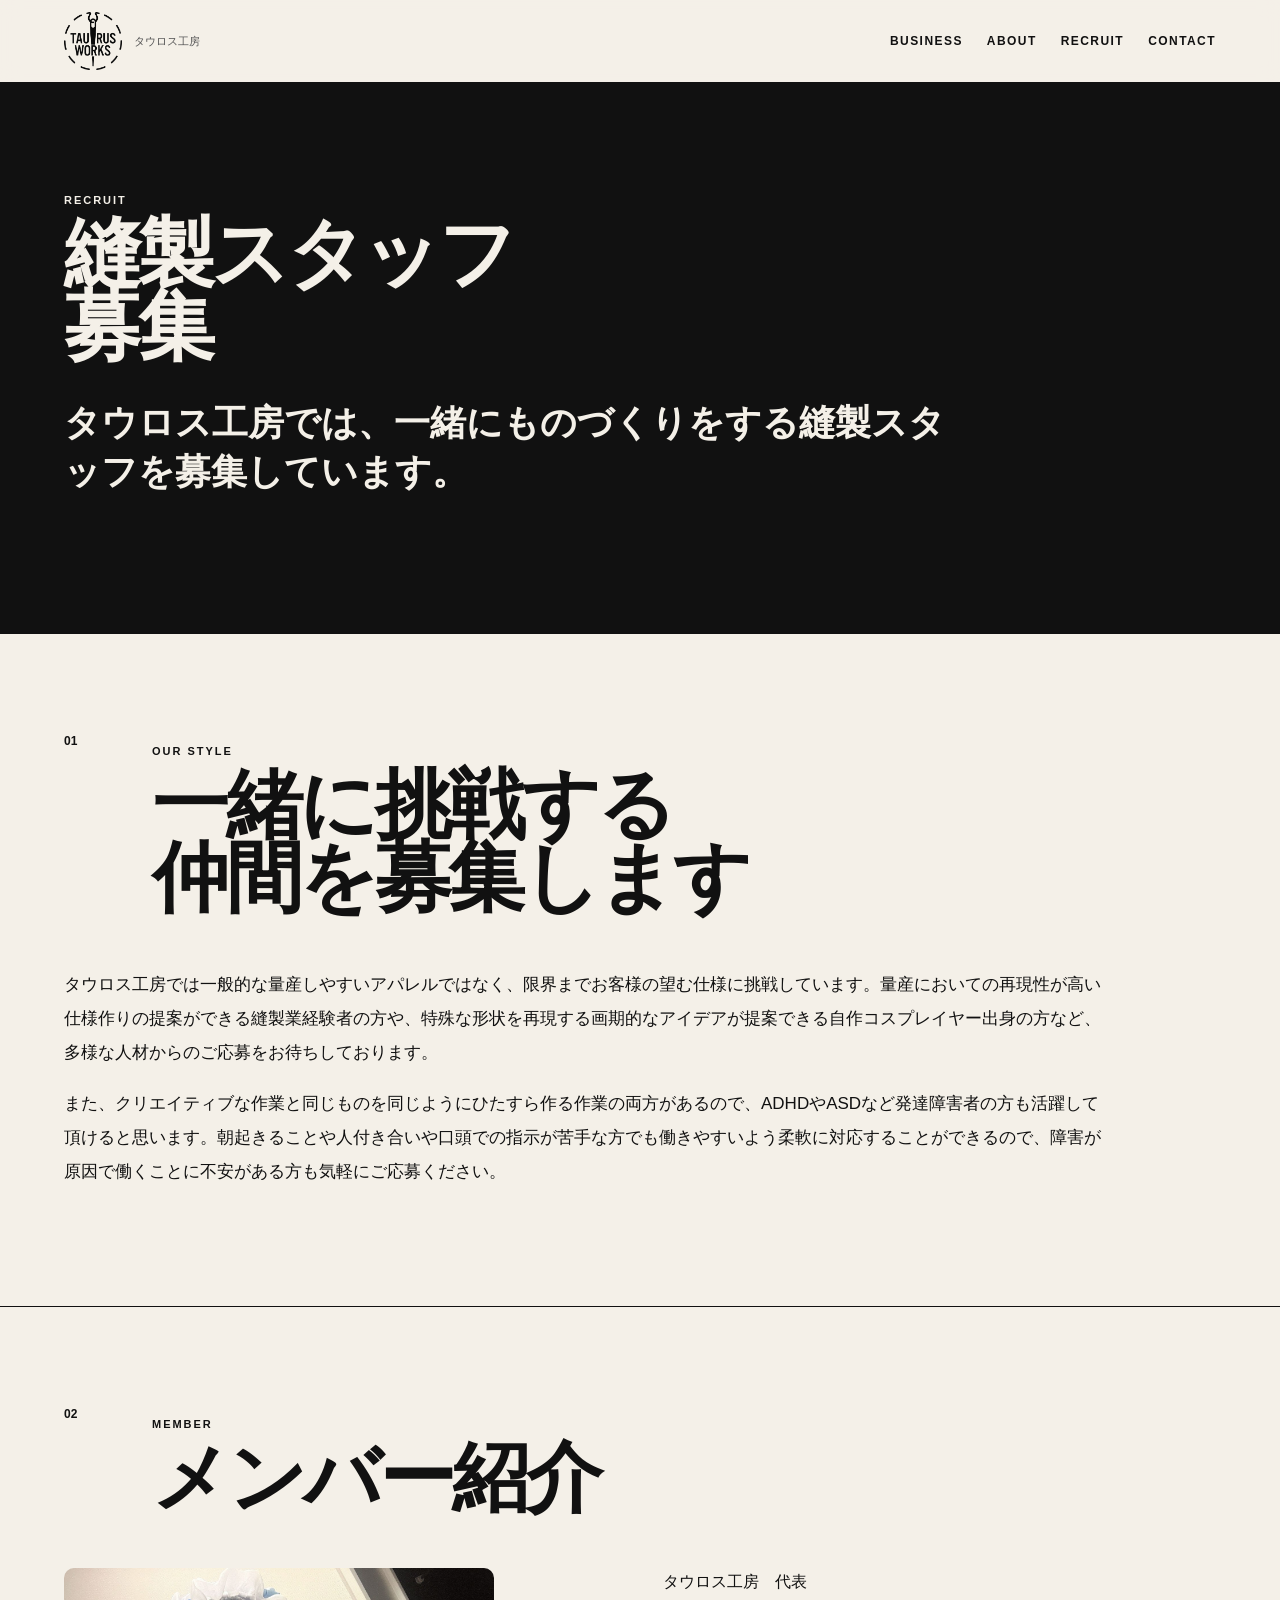
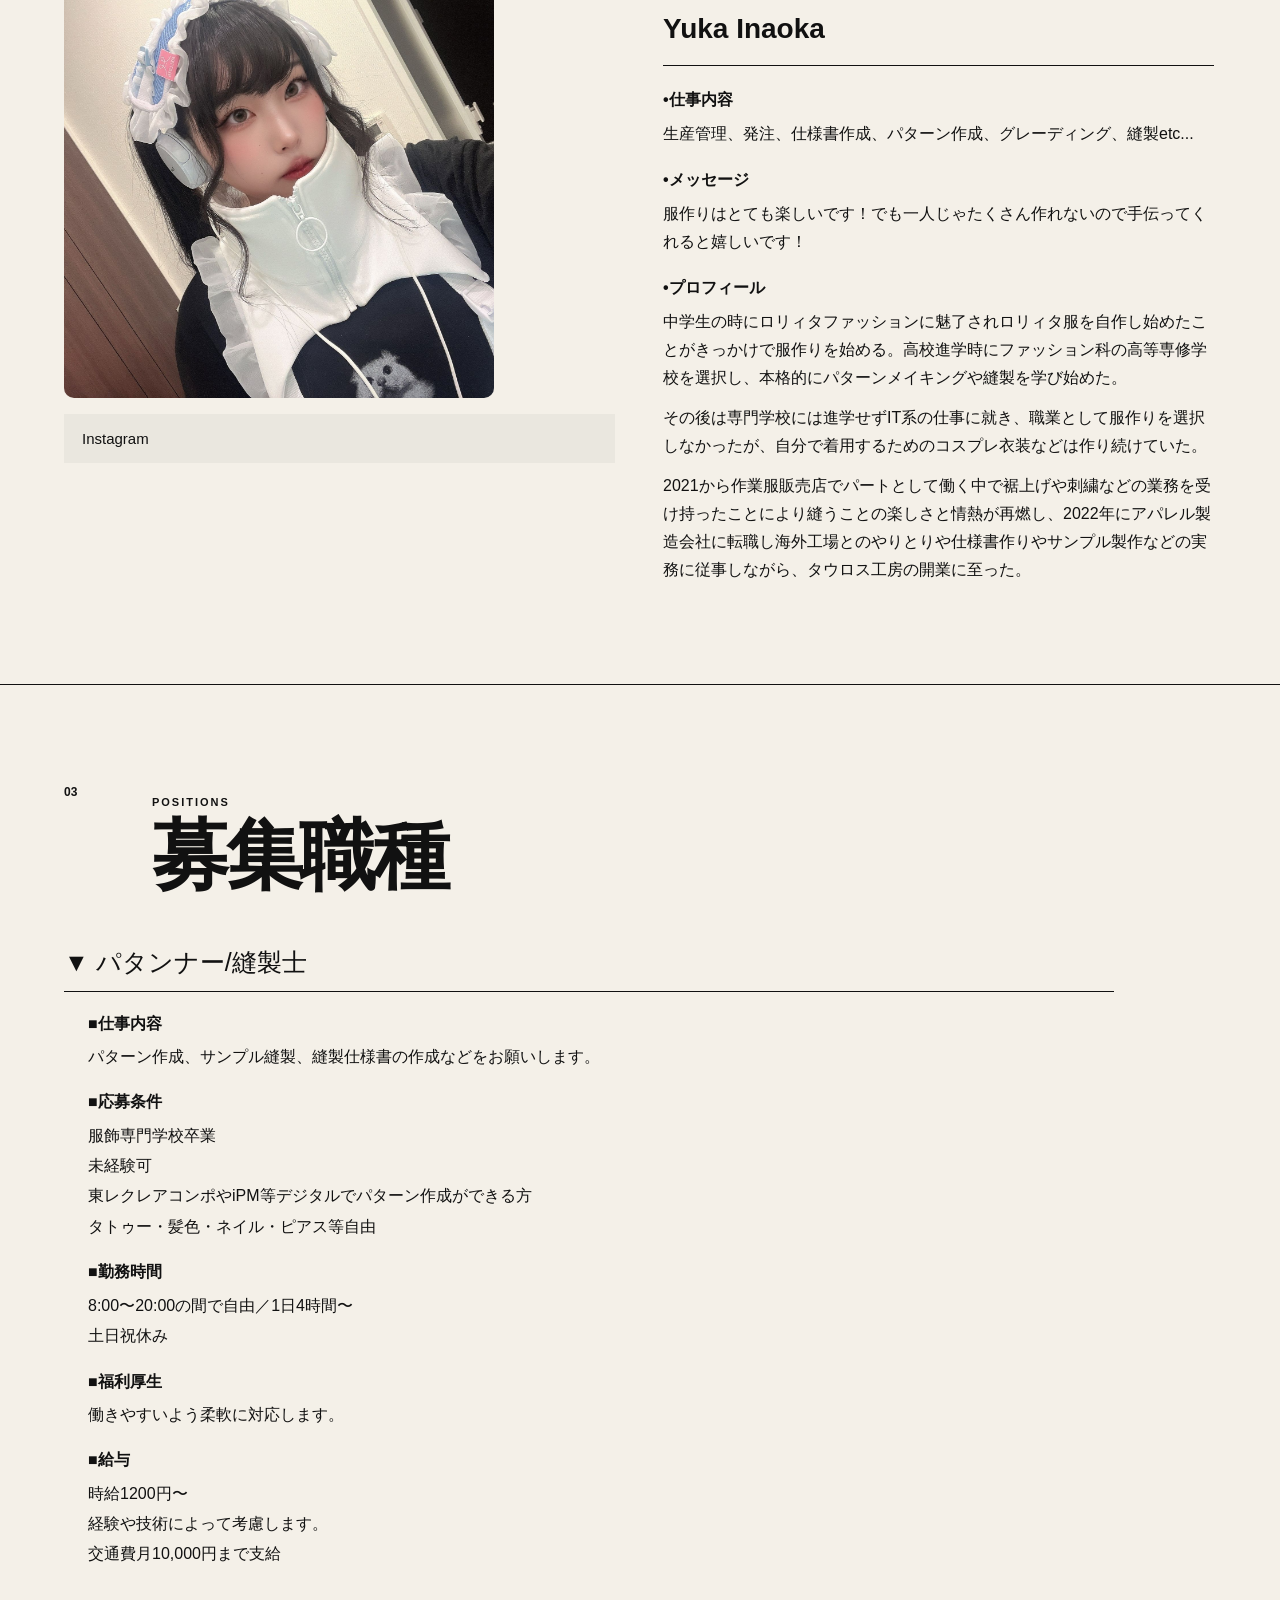
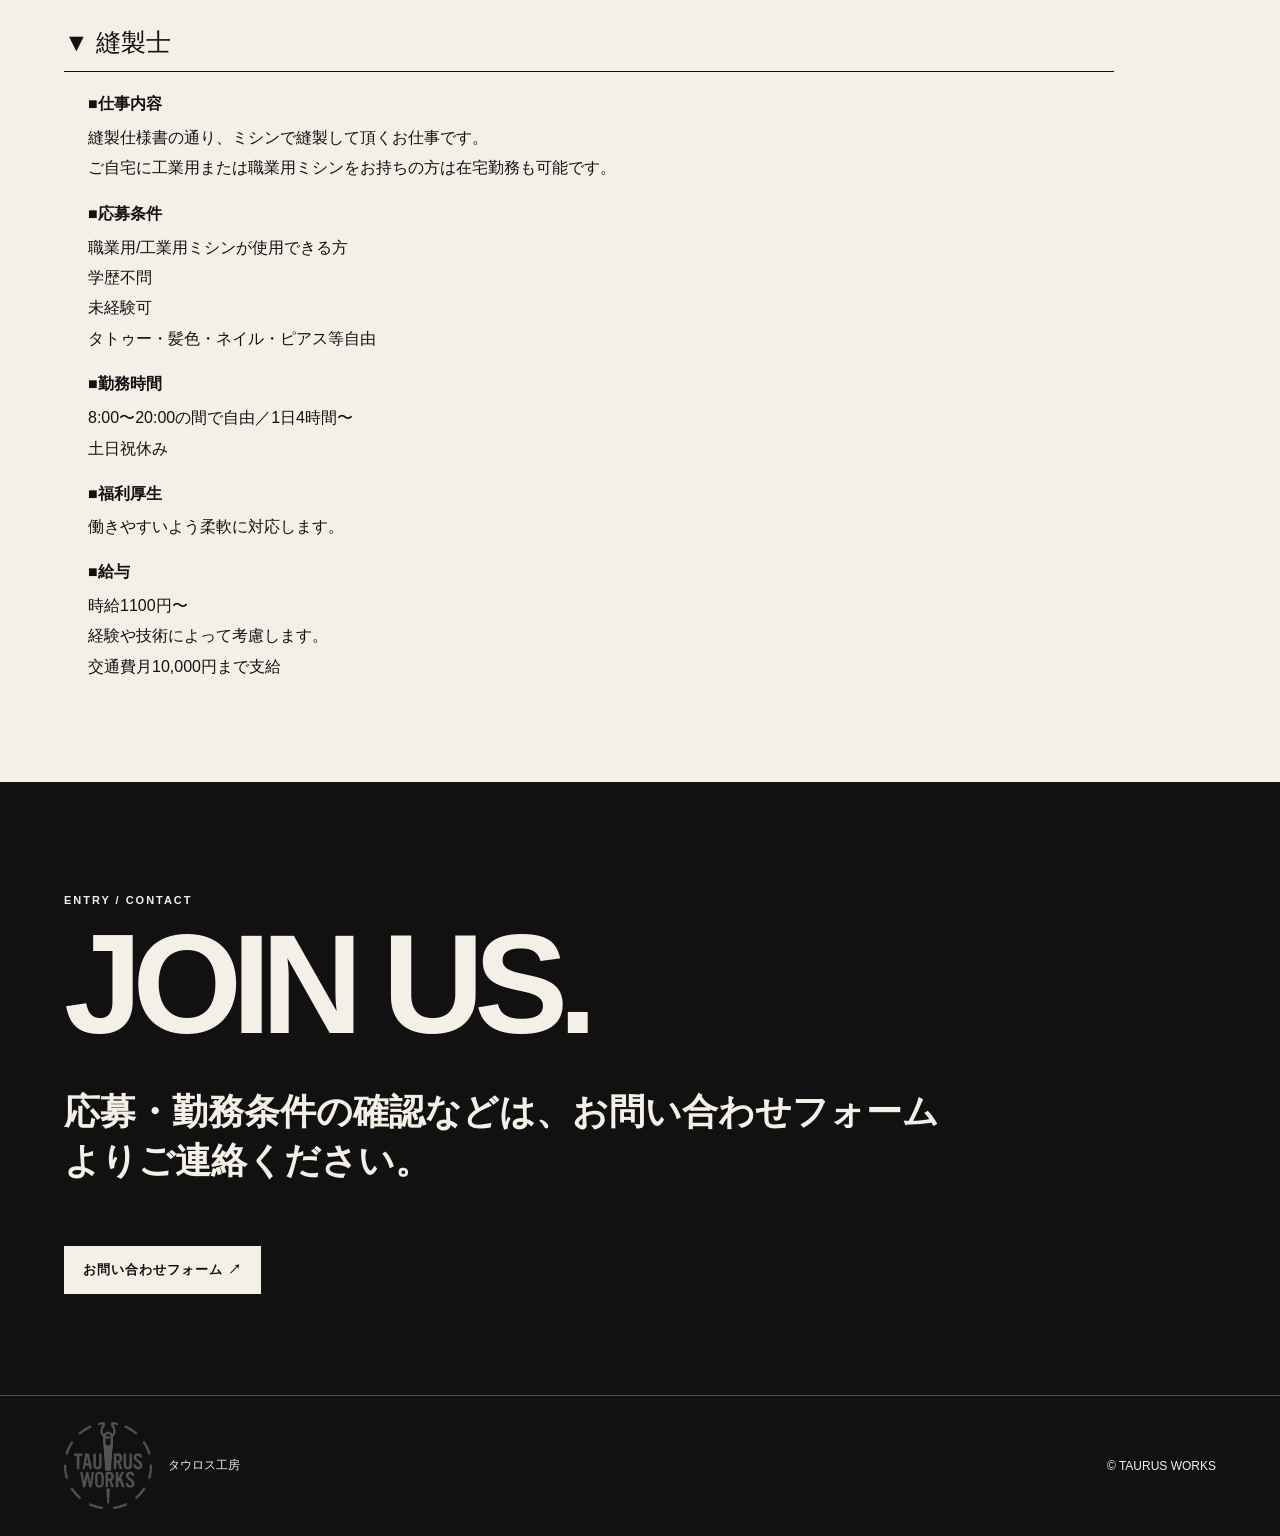
==== recruit.html @ 43073f4c "Keep Google Form contact link in new tab" ====
<!doctype html>
<html lang="ja">
<head>
  <meta charset="utf-8">
  <meta name="viewport" content="width=device-width, initial-scale=1">
  <title>RECRUIT | TAURUS WORKS / タウロス工房</title>
  <meta name="description" content="タウロス工房の縫製スタッフ採用情報です。">
  <link rel="icon" type="image/png" href="./assets/TAURUS%20WORKS%20LOGO.png">
  <link rel="stylesheet" href="./style.css?v=20260814-7">
</head>
<body>
  <header class="site-header">
    <a class="brand" href="index.html"><img class="brand-logo" src="./assets/TAURUS%20WORKS%20LOGO.png" alt="TAURUS WORKS"><span class="brand-sub">タウロス工房</span></a>
    <nav class="nav"><a href="index.html#business">BUSINESS</a><a href="index.html#about">ABOUT</a><a href="recruit.html">RECRUIT</a><a href="index.html#contact">CONTACT</a></nav>
  </header>

  <main>
    <section class="section section-dark">
      <p class="eyebrow">RECRUIT</p>
      <h2>縫製スタッフ<br>募集</h2>
      <p class="contact-copy">タウロス工房では、一緒にものづくりをする縫製スタッフを募集しています。</p>
    </section>

    <section class="section">
      <div class="section-heading"><p class="section-no">01</p><div><p class="eyebrow">OUR STYLE</p><h2>一緒に挑戦する<br>仲間を募集します</h2></div></div>
      <div style="max-width:1050px;font-size:17px;line-height:2;">
        <p>タウロス工房では一般的な量産しやすいアパレルではなく、限界までお客様の望む仕様に挑戦しています。量産においての再現性が高い仕様作りの提案ができる縫製業経験者の方や、特殊な形状を再現する画期的なアイデアが提案できる自作コスプレイヤー出身の方など、多様な人材からのご応募をお待ちしております。</p>
        <p>また、クリエイティブな作業と同じものを同じようにひたすら作る作業の両方があるので、ADHDやASDなど発達障害者の方も活躍して頂けると思います。朝起きることや人付き合いや口頭での指示が苦手な方でも働きやすいよう柔軟に対応することができるので、障害が原因で働くことに不安がある方も気軽にご応募ください。</p>
      </div>
    </section>

    <section class="section">
      <div class="section-heading"><p class="section-no">02</p><div><p class="eyebrow">MEMBER</p><h2>メンバー紹介</h2></div></div>
      <div style="display:grid;grid-template-columns:repeat(auto-fit,minmax(280px,1fr));gap:48px;align-items:start;max-width:1150px;">
        <div>
          <img src="./assets/nuxyotaurus_profile.png" alt="Yuka Inaoka" style="display:block;width:100%;max-width:430px;aspect-ratio:1/1;object-fit:cover;border-radius:10px;">
          <div style="margin-top:16px;padding:16px 18px;background:rgba(0,0,0,.04);font-size:15px;">Instagram</div>
        </div>
        <div style="font-size:16px;line-height:1.75;">
          <p style="margin:0 0 8px;">タウロス工房　代表</p>
          <h3 style="font-size:28px;margin:0 0 20px;padding-bottom:12px;border-bottom:1px solid #111;">Yuka Inaoka</h3>
          <div style="margin-bottom:18px;"><strong>•仕事内容</strong><p style="margin:6px 0 0;">生産管理、発注、仕様書作成、パターン作成、グレーディング、縫製etc...</p></div>
          <div style="margin-bottom:18px;"><strong>•メッセージ</strong><p style="margin:6px 0 0;">服作りはとても楽しいです！でも一人じゃたくさん作れないので手伝ってくれると嬉しいです！</p></div>
          <div><strong>•プロフィール</strong><p style="margin:6px 0 12px;">中学生の時にロリィタファッションに魅了されロリィタ服を自作し始めたことがきっかけで服作りを始める。高校進学時にファッション科の高等専修学校を選択し、本格的にパターンメイキングや縫製を学び始めた。</p><p style="margin:0 0 12px;">その後は専門学校には進学せずIT系の仕事に就き、職業として服作りを選択しなかったが、自分で着用するためのコスプレ衣装などは作り続けていた。</p><p style="margin:0;">2021から作業服販売店でパートとして働く中で裾上げや刺繍などの業務を受け持ったことにより縫うことの楽しさと情熱が再燃し、2022年にアパレル製造会社に転職し海外工場とのやりとりや仕様書作りやサンプル製作などの実務に従事しながら、タウロス工房の開業に至った。</p></div>
        </div>
      </div>
    </section>

    <section class="section">
      <div class="section-heading"><p class="section-no">03</p><div><p class="eyebrow">POSITIONS</p><h2>募集職種</h2></div></div>
      <div style="max-width:1050px;display:grid;gap:56px;">
        <article>
          <h3 style="font-size:25px;font-weight:500;margin:0 0 22px;padding-bottom:12px;border-bottom:1px solid #111;">▼ パタンナー/縫製士</h3>
          <div style="margin:0 0 20px;padding-left:24px;"><strong>■仕事内容</strong><p style="margin:8px 0 0;line-height:1.8;">パターン作成、サンプル縫製、縫製仕様書の作成などをお願いします。</p></div>
          <div style="margin:0 0 20px;padding-left:24px;"><strong>■応募条件</strong><p style="margin:8px 0 0;line-height:1.9;">服飾専門学校卒業<br>未経験可<br>東レクレアコンポやiPM等デジタルでパターン作成ができる方<br>タトゥー・髪色・ネイル・ピアス等自由</p></div>
          <div style="margin:0 0 20px;padding-left:24px;"><strong>■勤務時間</strong><p style="margin:8px 0 0;line-height:1.9;">8:00〜20:00の間で自由／1日4時間〜<br>土日祝休み</p></div>
          <div style="margin:0 0 20px;padding-left:24px;"><strong>■福利厚生</strong><p style="margin:8px 0 0;line-height:1.8;">働きやすいよう柔軟に対応します。</p></div>
          <div style="margin:0;padding-left:24px;"><strong>■給与</strong><p style="margin:8px 0 0;line-height:1.9;">時給1200円〜<br>経験や技術によって考慮します。<br>交通費月10,000円まで支給</p></div>
        </article>
        <article>
          <h3 style="font-size:25px;font-weight:500;margin:0 0 22px;padding-bottom:12px;border-bottom:1px solid #111;">▼ 縫製士</h3>
          <div style="margin:0 0 20px;padding-left:24px;"><strong>■仕事内容</strong><p style="margin:8px 0 0;line-height:1.9;">縫製仕様書の通り、ミシンで縫製して頂くお仕事です。<br>ご自宅に工業用または職業用ミシンをお持ちの方は在宅勤務も可能です。</p></div>
          <div style="margin:0 0 20px;padding-left:24px;"><strong>■応募条件</strong><p style="margin:8px 0 0;line-height:1.9;">職業用/工業用ミシンが使用できる方<br>学歴不問<br>未経験可<br>タトゥー・髪色・ネイル・ピアス等自由</p></div>
          <div style="margin:0 0 20px;padding-left:24px;"><strong>■勤務時間</strong><p style="margin:8px 0 0;line-height:1.9;">8:00〜20:00の間で自由／1日4時間〜<br>土日祝休み</p></div>
          <div style="margin:0 0 20px;padding-left:24px;"><strong>■福利厚生</strong><p style="margin:8px 0 0;line-height:1.8;">働きやすいよう柔軟に対応します。</p></div>
          <div style="margin:0;padding-left:24px;"><strong>■給与</strong><p style="margin:8px 0 0;line-height:1.9;">時給1100円〜<br>経験や技術によって考慮します。<br>交通費月10,000円まで支給</p></div>
        </article>
      </div>
    </section>

    <section class="section contact-section">
      <p class="eyebrow">ENTRY / CONTACT</p>
      <h2>JOIN US.</h2>
      <p class="contact-copy">応募・勤務条件の確認などは、お問い合わせフォームよりご連絡ください。</p>
      <a class="button button-light" href="https://taurusworks.jp/dc6c90bd975d45ef94b57cfe9bcf0f8d" target="_blank" rel="noopener noreferrer">お問い合わせフォーム ↗</a>
    </section>
  </main>

  <footer class="footer"><div class="footer-identity"><img class="footer-logo" src="./assets/TAURUS%20WORKS%20LOGO.png" alt="TAURUS WORKS"><p>タウロス工房</p></div><p>© TAURUS WORKS</p></footer>
</body>
</html>
---- style.css ----
*{box-sizing:border-box}html{scroll-behavior:smooth}body{margin:0;background:#f4f0e8;color:#111;font-family:Arial,'Hiragino Kaku Gothic ProN','Yu Gothic',sans-serif}.site-header{position:sticky;top:0;z-index:20;display:flex;justify-content:space-between;align-items:center;padding:12px 5vw;background:rgba(244,240,232,.94);backdrop-filter:blur(10px);border-bottom:1px solid #111}.brand{display:flex;gap:12px;align-items:center;color:#111;text-decoration:none}.brand-logo{width:58px;height:58px;object-fit:contain;filter:brightness(.12)}.brand-sub{font-size:11px;color:#555}.nav{display:flex;gap:24px;align-items:center}.nav a{color:#111;text-decoration:none;font-size:12px;font-weight:800;letter-spacing:.12em}.nav-contact{padding:10px 14px;border:1px solid #111}.hero-home{min-height:86vh;display:grid;grid-template-columns:1.05fr .95fr;border-bottom:1px solid #111}.hero-copy{padding:9vw 5vw 7vw}.kicker,.eyebrow,.mini-label,.card-index{font-size:11px;letter-spacing:.18em;font-weight:900;text-transform:uppercase}.hero-copy h1{font-size:clamp(62px,10vw,150px);line-height:.78;letter-spacing:-.065em;margin:18px 0 28px}.lead{font-size:clamp(20px,2.2vw,32px);line-height:1.45;font-weight:700;max-width:780px}.lead-sub{font-size:15px;line-height:1.8;color:#555;max-width:680px}.hero-art{position:relative;overflow:hidden;background:#111;min-height:600px}.pattern-grid{position:absolute;inset:0;background-image:linear-gradient(rgba(255,255,255,.12) 1px,transparent 1px),linear-gradient(90deg,rgba(255,255,255,.12) 1px,transparent 1px);background-size:48px 48px;transform:rotate(-8deg) scale(1.2)}.hero-stamp{position:absolute;right:8%;bottom:10%;width:260px;height:260px;border:3px solid #fff;border-radius:50%;display:grid;place-items:center;text-align:center;color:#fff;font-size:36px;line-height:.85;font-weight:900;letter-spacing:-.04em;transform:rotate(8deg)}.hero-stamp small{font-size:12px;letter-spacing:.2em}.measure-line{position:absolute;height:1px;background:#fff;opacity:.9}.measure-line:before,.measure-line:after{content:'';position:absolute;top:-5px;width:1px;height:11px;background:#fff}.measure-line:before{left:0}.measure-line:after{right:0}.measure-line-a{width:65%;top:25%;left:10%;transform:rotate(15deg)}.measure-line-b{width:50%;top:55%;left:20%;transform:rotate(-20deg)}.section{padding:100px 5vw;border-bottom:1px solid #111}.section-heading{display:grid;grid-template-columns:70px 1fr;gap:18px;align-items:start;margin-bottom:54px}.section-no{margin:0;font-size:12px;font-weight:900}.section h2{margin:2px 0 0;font-size:clamp(42px,6vw,88px);line-height:.95;letter-spacing:-.045em}.business-grid{display:grid;grid-template-columns:repeat(2,minmax(0,1fr));gap:0;background:transparent;border:0}.business-card{background:#f4f0e8}.business-card-featured{grid-column:span 2;display:grid;grid-template-columns:1fr 1fr}.business-card-split{grid-column:span 2;display:grid;grid-template-columns:1fr 1fr}.business-card-split>.business-body{display:flex;flex-direction:column;justify-content:center}.business-card-split>.business-visual{min-height:360px;border-bottom:0}.business-card-split>*+*{border-left:0}.business-visual{min-height:330px;border-bottom:0;position:relative;overflow:hidden}.business-card-featured .business-visual{border-bottom:0;border-right:0;min-height:480px}.business-body{padding:34px}.business-body h3{font-size:clamp(28px,3.5vw,48px);margin:8px 0 16px;letter-spacing:-.03em}.business-body p{line-height:1.9}.text-links{display:flex;gap:18px;flex-wrap:wrap;margin-top:22px}.text-links a{color:#111;font-weight:800;text-decoration:none;border-bottom:1px solid #111}.melloth-visual{background:#d8e9ff;display:grid;place-items:center;padding:36px}.melloth-logo{width:min(72%,470px);height:auto;filter:drop-shadow(0 6px 18px rgba(0,0,0,.18))}.sewing-visual{background:#e5e0d6;display:grid;place-items:center}.sewing-visual span{font-size:42px;font-weight:900;line-height:.85;text-align:center;z-index:2}.stitch{position:absolute;border:2px dashed #111;border-radius:50%}.stitch-1{width:280px;height:280px}.stitch-2{width:420px;height:180px;transform:rotate(30deg)}.photo{background-size:cover;background-position:center}.photo-oem{background-image:linear-gradient(135deg,#262626 0 42%,#9c7e5a 42% 58%,#d9d0c3 58%)}.photo-order{background-image:linear-gradient(120deg,#c9c0b3 0 35%,#111 35% 42%,#b7d4cb 42% 66%,#e4c4cf 66%)}.section-dark{background:#111;color:#f4f0e8}.section-heading-light{border-color:#f4f0e8}.company-list{margin:0;border-top:1px solid #f4f0e8}.company-list div{display:grid;grid-template-columns:180px 1fr;padding:25px 0;border-bottom:1px solid rgba(244,240,232,.6)}.company-list dt{font-size:12px;letter-spacing:.16em;font-weight:800}.company-list dd{margin:0;font-size:18px;line-height:1.7}.recruit-box{display:grid;grid-template-columns:1fr 1fr;border:1px solid #111}.recruit-box>div{padding:45px}.recruit-box>div+div{border-left:1px solid #111}.recruit-big{font-size:clamp(36px,5vw,72px);line-height:1.05;font-weight:900;letter-spacing:-.05em;margin:0 0 24px}.recruit-conditions ul{padding-left:1.2em;line-height:2}.button{display:inline-flex;gap:16px;align-items:center;margin-top:24px;padding:14px 18px;text-decoration:none;font-weight:900;font-size:13px;letter-spacing:.08em;border:1px solid}.button-dark{background:#111;color:#fff;border-color:#111}.button-light{background:#f4f0e8;color:#111;border-color:#f4f0e8}.news-list{border-top:1px solid #111}.news-row{display:grid;grid-template-columns:170px 1fr;gap:20px;padding:22px 0;border-bottom:1px solid #111;align-items:center}.news-row time{font-size:12px;font-weight:800}.news-row p{margin:0;font-size:18px}.contact-section{background:#111;color:#f4f0e8}.contact-section h2{font-size:clamp(64px,11vw,160px);letter-spacing:-.07em;margin:12px 0 24px}.contact-copy{font-size:clamp(22px,3vw,36px);font-weight:800;max-width:900px}.business-hours{font-size:14px;color:#c8c2b7}.migration-note{font-size:12px;color:#aaa;margin-top:18px}.footer{display:flex;justify-content:space-between;align-items:center;gap:20px;padding:26px 5vw;background:#111;color:#f4f0e8;border-top:1px solid rgba(255,255,255,.25)}.footer p{margin:4px 0;font-size:12px}.footer-identity{display:flex;align-items:center;gap:16px}.footer-logo{width:88px;height:88px;object-fit:contain}.footer-brand{font-size:16px!important;font-weight:900;letter-spacing:.16em}@media(max-width:900px){.site-header{align-items:flex-start;gap:16px}.nav{gap:10px;flex-wrap:wrap;justify-content:flex-end}.nav a{font-size:10px}.hero-home{grid-template-columns:1fr}.hero-art{min-height:360px}.business-grid{grid-template-columns:1fr}.business-card-featured,.business-card-split{grid-column:auto;grid-template-columns:1fr}.business-card-featured .business-visual{border-right:0;border-bottom:0;min-height:340px}.business-card-split>*+*{border-left:0;border-top:0}.business-card-split>.business-visual{min-height:300px;order:1}.business-card-split>.business-body{order:2}.recruit-box{grid-template-columns:1fr}.recruit-box>div+div{border-left:0;border-top:1px solid #111}.company-list div{grid-template-columns:120px 1fr}}@media(max-width:640px){.site-header{position:relative;display:block;padding:12px 20px}.brand{margin-bottom:14px}.brand-logo{width:50px;height:50px}.nav{justify-content:flex-start}.hero-copy,.section{padding-left:20px;padding-right:20px}.hero-copy{padding-top:70px;padding-bottom:70px}.hero-copy h1{font-size:58px}.section{padding-top:70px;padding-bottom:70px}.section-heading{grid-template-columns:42px 1fr}.business-body{padding:26px 20px}.business-visual{min-height:260px}.company-list div{grid-template-columns:1fr;gap:8px}.news-row{grid-template-columns:1fr;gap:8px}.recruit-box>div{padding:28px 20px}.footer{padding:24px 20px;display:block}.footer-identity{margin-bottom:18px}.footer-logo{width:72px;height:72px}.hero-stamp{width:190px;height:190px;font-size:28px}}
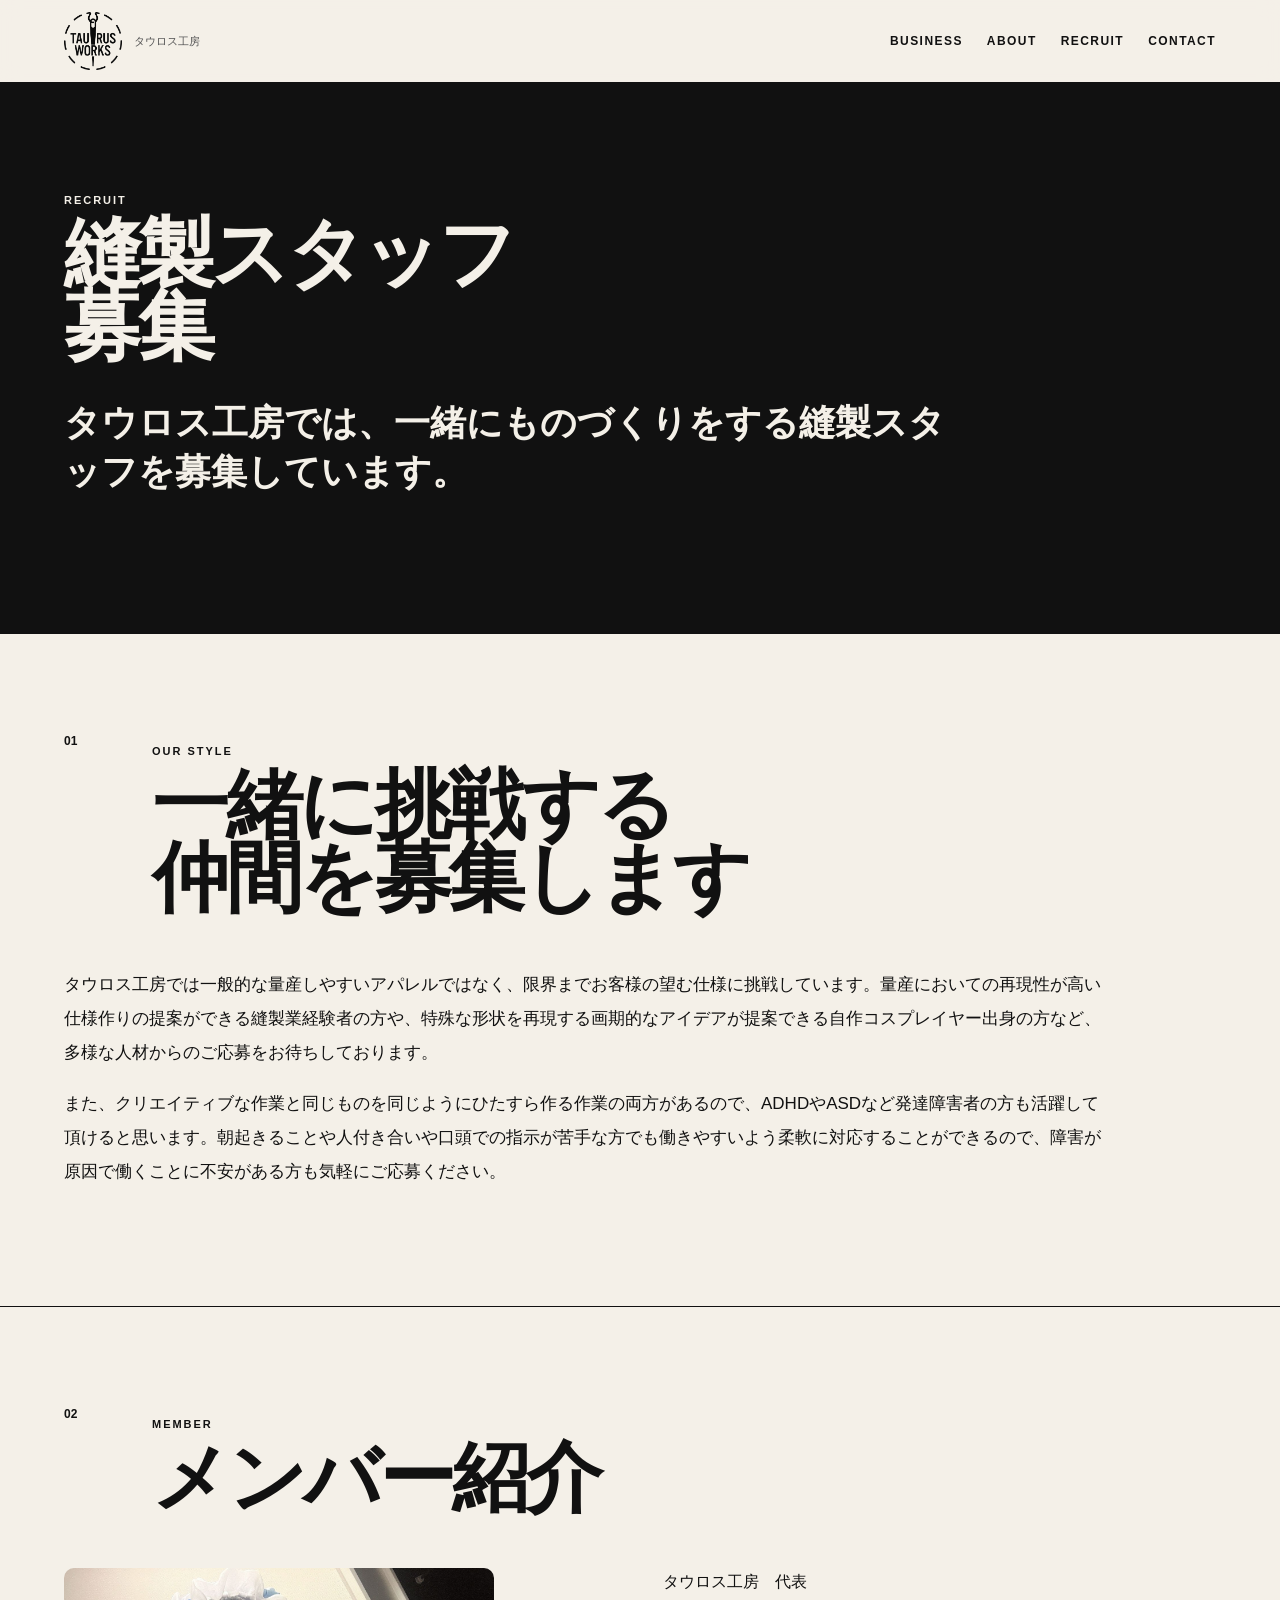
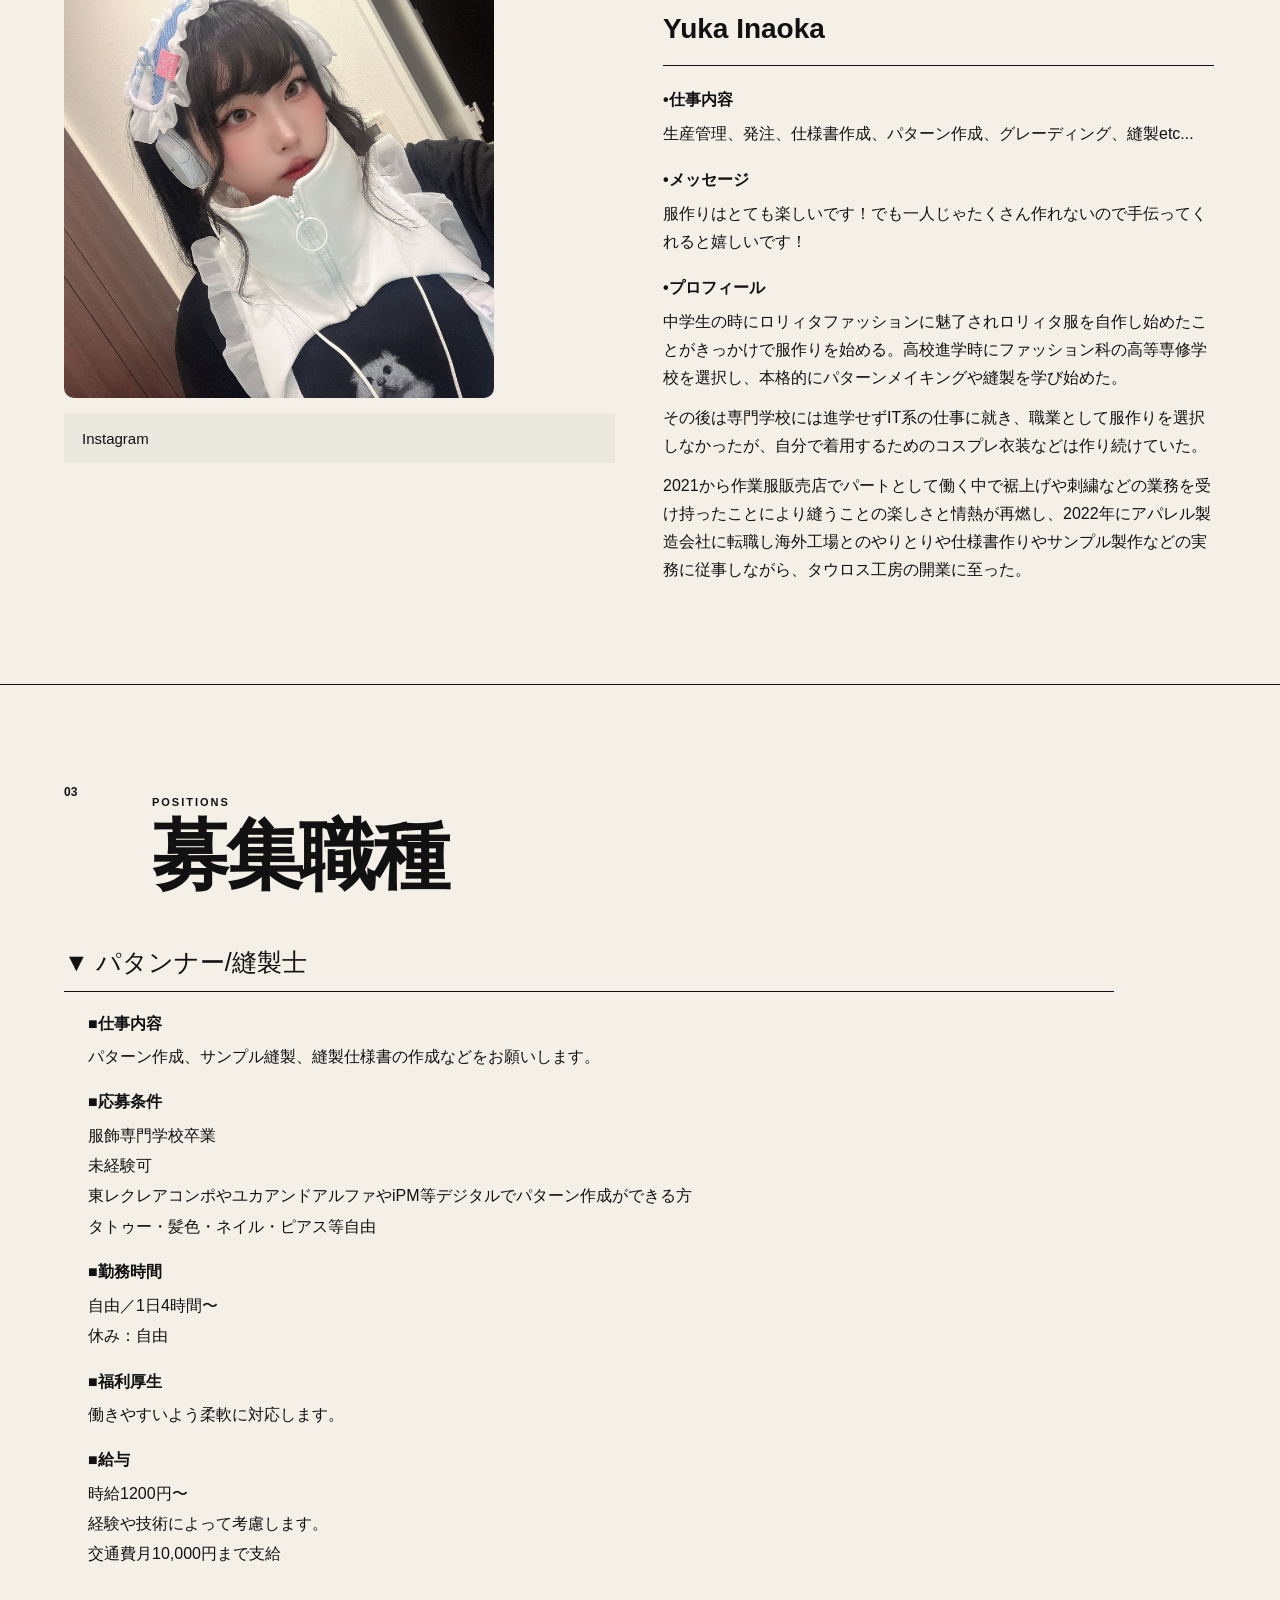
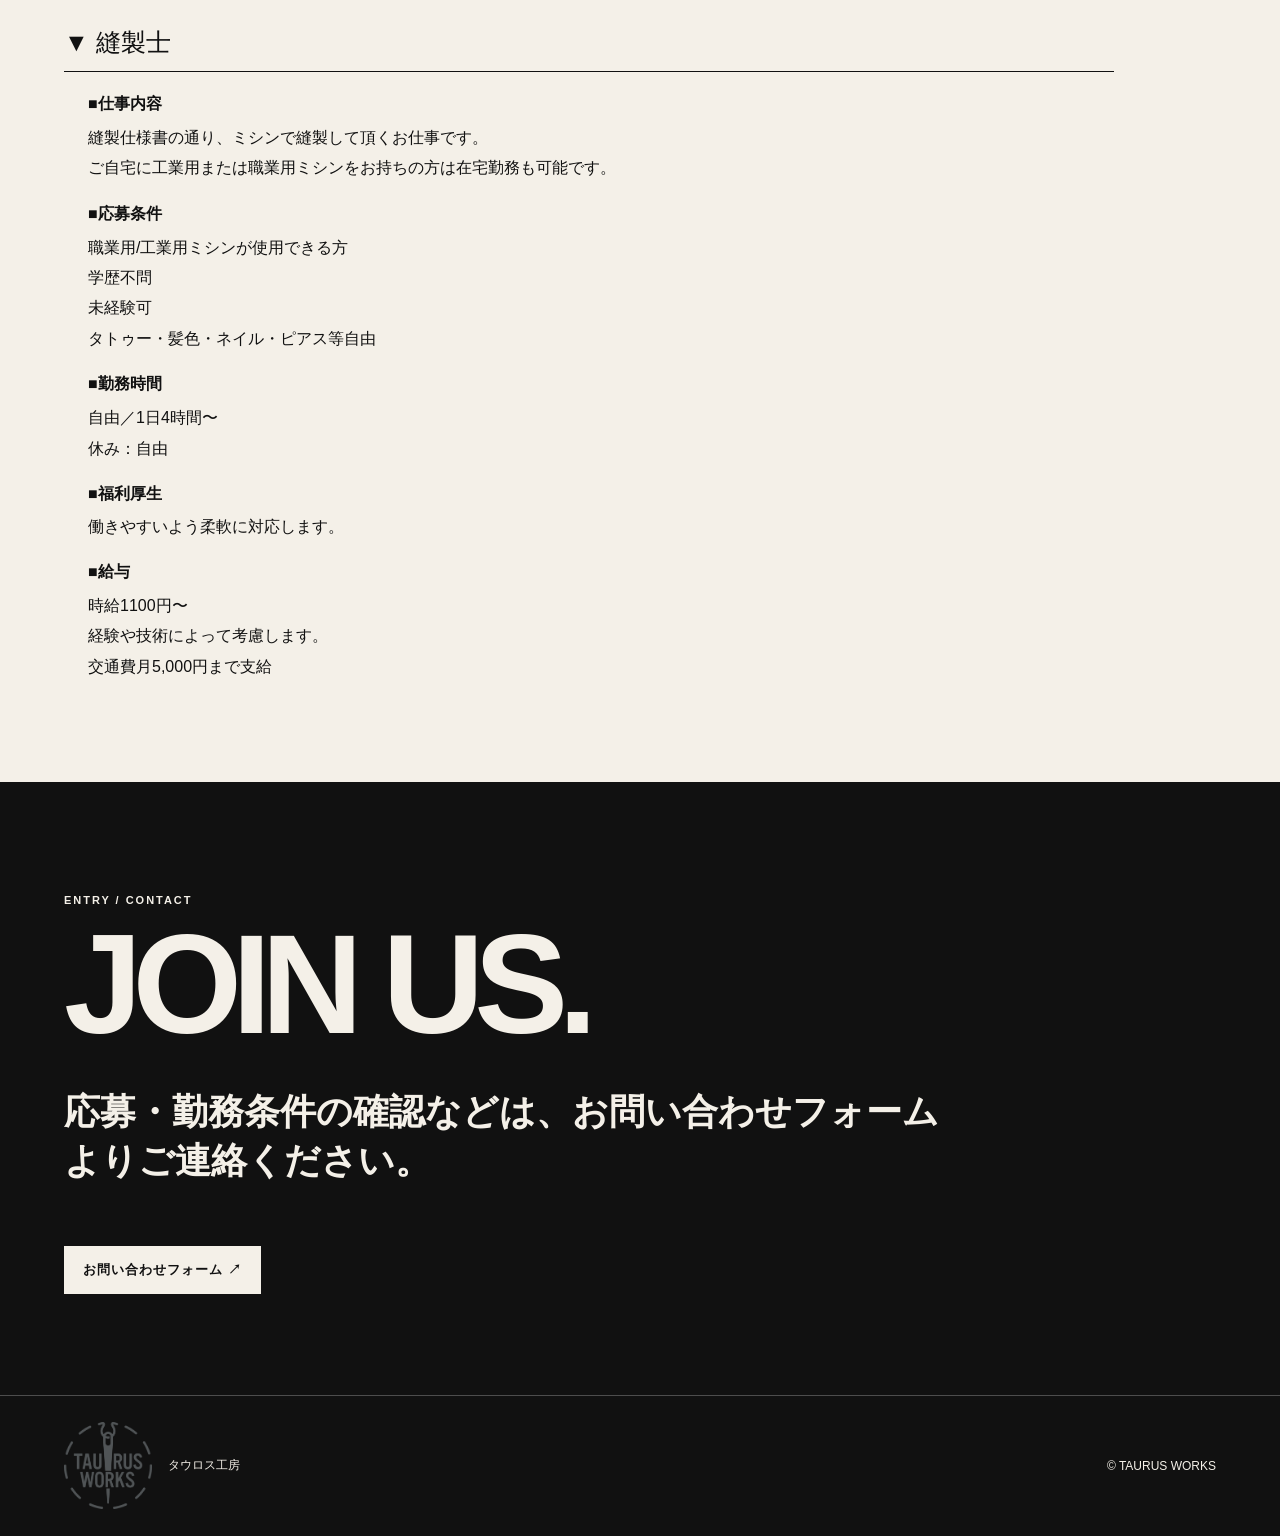
==== commit 8d5faa89: "Update recruit.html" ====
--- a/recruit.html
+++ b/recruit.html
@@ -11,7 +11,7 @@
 <body>
   <header class="site-header">
     <a class="brand" href="index.html"><img class="brand-logo" src="./assets/TAURUS%20WORKS%20LOGO.png" alt="TAURUS WORKS"><span class="brand-sub">タウロス工房</span></a>
-    <nav class="nav"><a href="index.html#business">BUSINESS</a><a href="index.html#about">ABOUT</a><a href="recruit.html">RECRUIT</a><a href="index.html#contact">CONTACT</a></nav>
+    <nav class="nav"><a href="index.html#business">BUSINESS</a><a href="index.html#about">ABOUT</a><a href="recruit.html">RECRUIT</a><a href="contact.html">CONTACT</a></nav>
   </header>
 
   <main>
@@ -52,8 +52,8 @@
         <article>
           <h3 style="font-size:25px;font-weight:500;margin:0 0 22px;padding-bottom:12px;border-bottom:1px solid #111;">▼ パタンナー/縫製士</h3>
           <div style="margin:0 0 20px;padding-left:24px;"><strong>■仕事内容</strong><p style="margin:8px 0 0;line-height:1.8;">パターン作成、サンプル縫製、縫製仕様書の作成などをお願いします。</p></div>
-          <div style="margin:0 0 20px;padding-left:24px;"><strong>■応募条件</strong><p style="margin:8px 0 0;line-height:1.9;">服飾専門学校卒業<br>未経験可<br>東レクレアコンポやiPM等デジタルでパターン作成ができる方<br>タトゥー・髪色・ネイル・ピアス等自由</p></div>
-          <div style="margin:0 0 20px;padding-left:24px;"><strong>■勤務時間</strong><p style="margin:8px 0 0;line-height:1.9;">8:00〜20:00の間で自由／1日4時間〜<br>土日祝休み</p></div>
+          <div style="margin:0 0 20px;padding-left:24px;"><strong>■応募条件</strong><p style="margin:8px 0 0;line-height:1.9;">服飾専門学校卒業<br>未経験可<br>東レクレアコンポやユカアンドアルファやiPM等デジタルでパターン作成ができる方<br>タトゥー・髪色・ネイル・ピアス等自由</p></div>
+          <div style="margin:0 0 20px;padding-left:24px;"><strong>■勤務時間</strong><p style="margin:8px 0 0;line-height:1.9;">自由／1日4時間〜<br>休み：自由</p></div>
           <div style="margin:0 0 20px;padding-left:24px;"><strong>■福利厚生</strong><p style="margin:8px 0 0;line-height:1.8;">働きやすいよう柔軟に対応します。</p></div>
           <div style="margin:0;padding-left:24px;"><strong>■給与</strong><p style="margin:8px 0 0;line-height:1.9;">時給1200円〜<br>経験や技術によって考慮します。<br>交通費月10,000円まで支給</p></div>
         </article>
@@ -61,9 +61,9 @@
           <h3 style="font-size:25px;font-weight:500;margin:0 0 22px;padding-bottom:12px;border-bottom:1px solid #111;">▼ 縫製士</h3>
           <div style="margin:0 0 20px;padding-left:24px;"><strong>■仕事内容</strong><p style="margin:8px 0 0;line-height:1.9;">縫製仕様書の通り、ミシンで縫製して頂くお仕事です。<br>ご自宅に工業用または職業用ミシンをお持ちの方は在宅勤務も可能です。</p></div>
           <div style="margin:0 0 20px;padding-left:24px;"><strong>■応募条件</strong><p style="margin:8px 0 0;line-height:1.9;">職業用/工業用ミシンが使用できる方<br>学歴不問<br>未経験可<br>タトゥー・髪色・ネイル・ピアス等自由</p></div>
-          <div style="margin:0 0 20px;padding-left:24px;"><strong>■勤務時間</strong><p style="margin:8px 0 0;line-height:1.9;">8:00〜20:00の間で自由／1日4時間〜<br>土日祝休み</p></div>
+          <div style="margin:0 0 20px;padding-left:24px;"><strong>■勤務時間</strong><p style="margin:8px 0 0;line-height:1.9;">自由／1日4時間〜<br>休み：自由</p></div>
           <div style="margin:0 0 20px;padding-left:24px;"><strong>■福利厚生</strong><p style="margin:8px 0 0;line-height:1.8;">働きやすいよう柔軟に対応します。</p></div>
-          <div style="margin:0;padding-left:24px;"><strong>■給与</strong><p style="margin:8px 0 0;line-height:1.9;">時給1100円〜<br>経験や技術によって考慮します。<br>交通費月10,000円まで支給</p></div>
+          <div style="margin:0;padding-left:24px;"><strong>■給与</strong><p style="margin:8px 0 0;line-height:1.9;">時給1100円〜<br>経験や技術によって考慮します。<br>交通費月5,000円まで支給</p></div>
         </article>
       </div>
     </section>
@@ -72,7 +72,7 @@
       <p class="eyebrow">ENTRY / CONTACT</p>
       <h2>JOIN US.</h2>
       <p class="contact-copy">応募・勤務条件の確認などは、お問い合わせフォームよりご連絡ください。</p>
-      <a class="button button-light" href="https://taurusworks.jp/dc6c90bd975d45ef94b57cfe9bcf0f8d" target="_blank" rel="noopener noreferrer">お問い合わせフォーム ↗</a>
+      <a class="button button-light" href="contact.html" target="_blank" rel="noopener noreferrer">お問い合わせフォーム ↗</a>
     </section>
   </main>
 
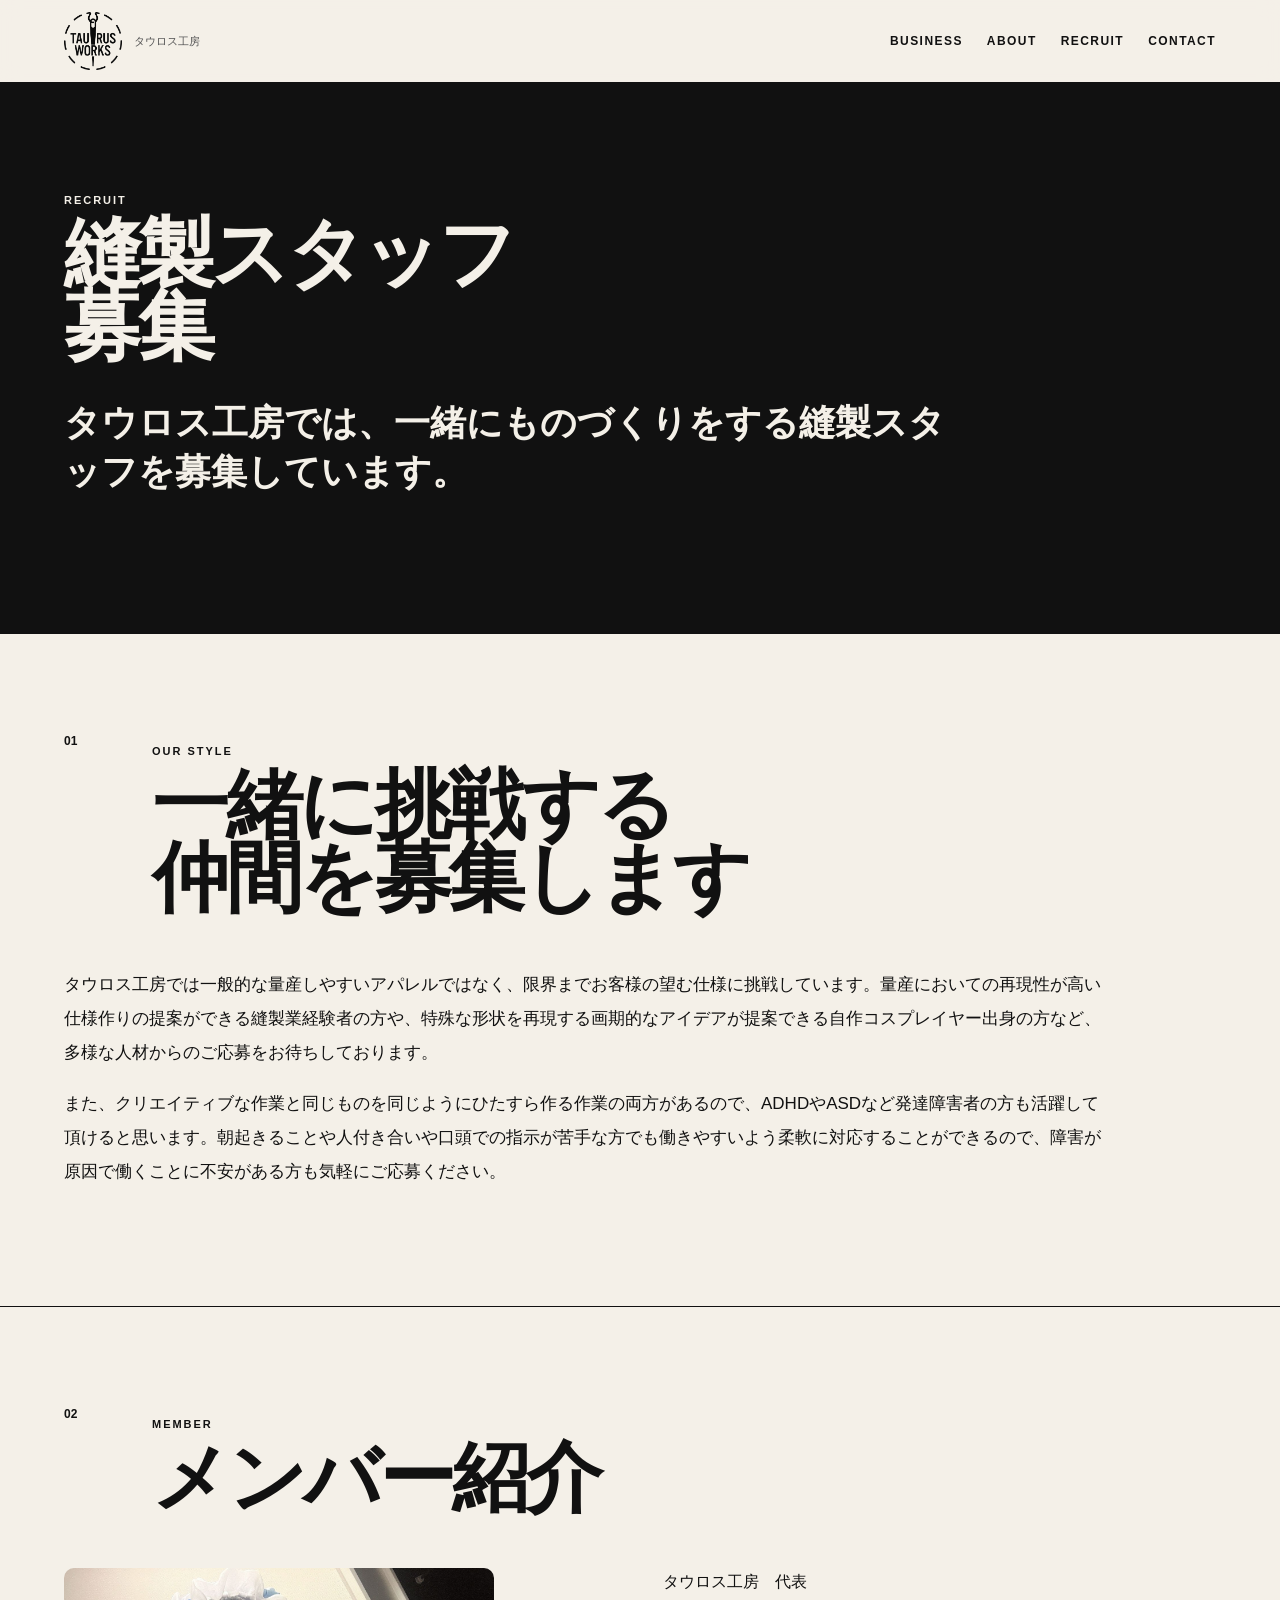
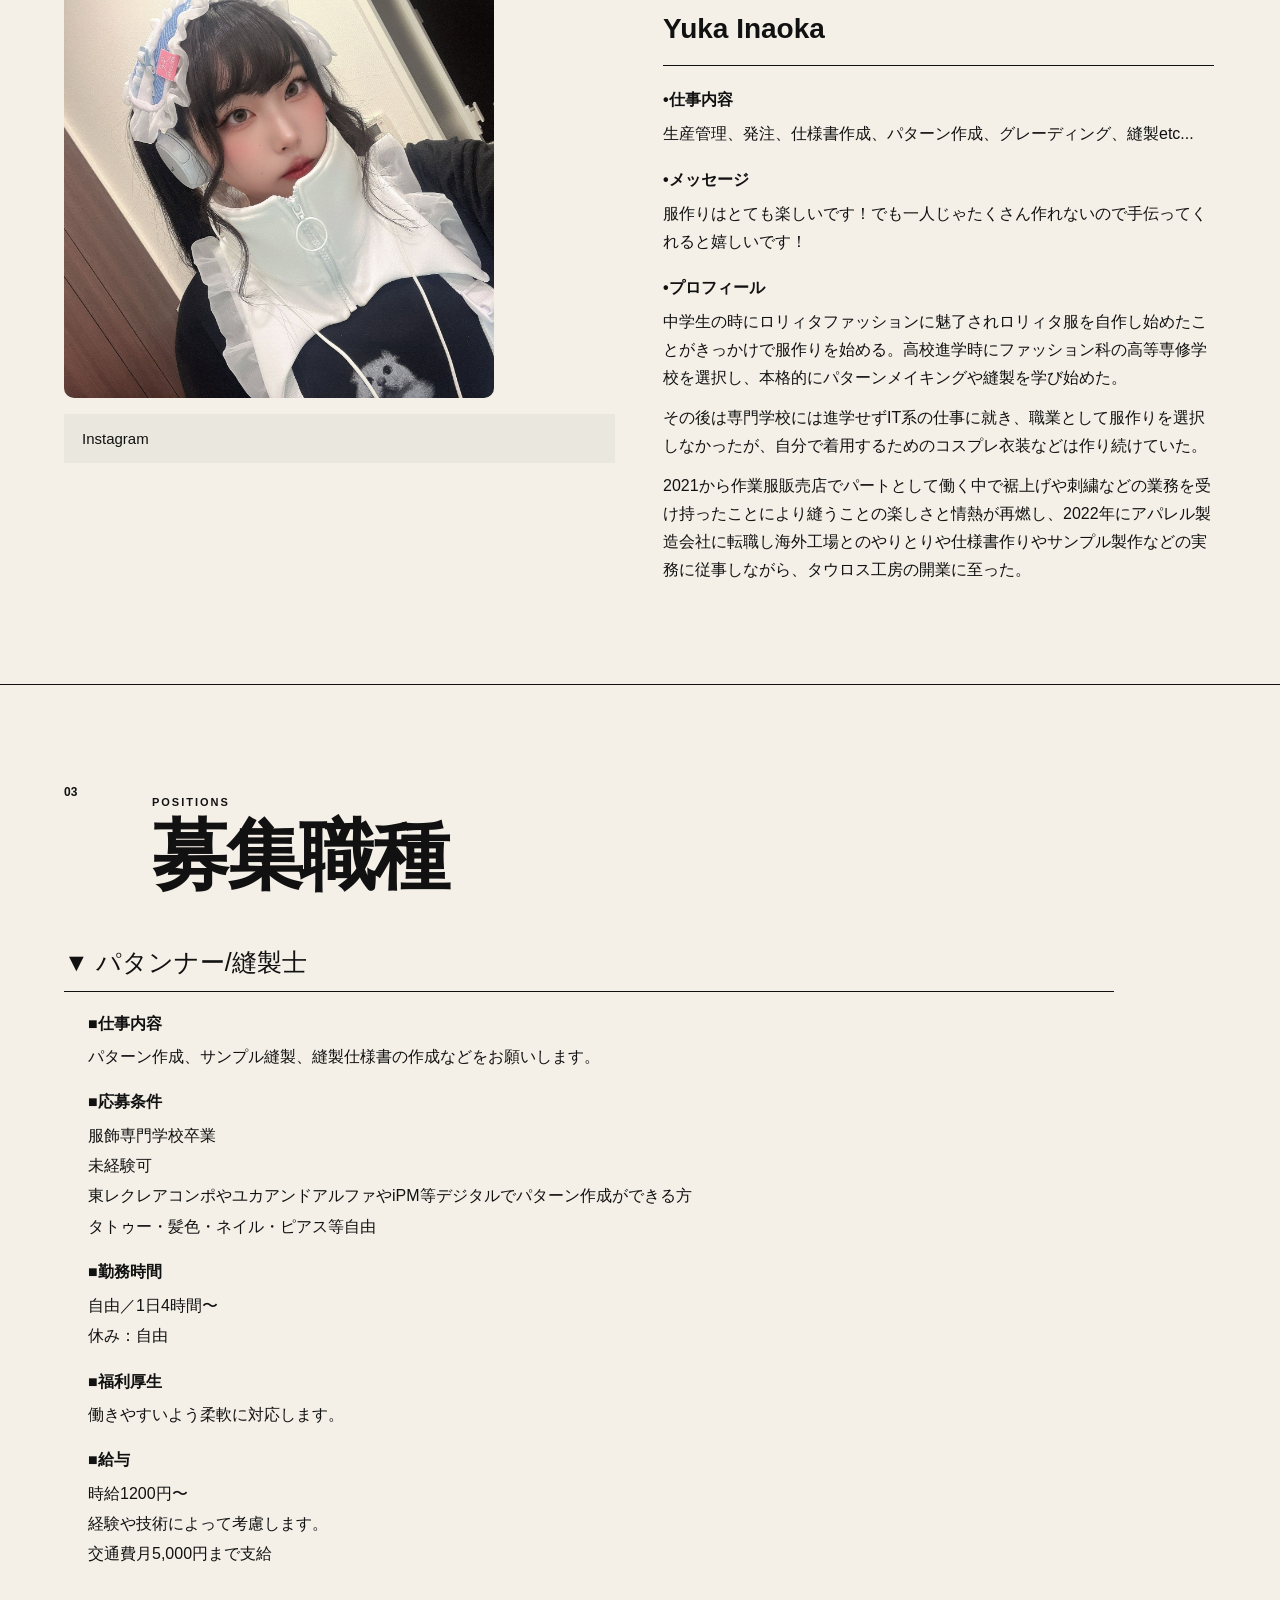
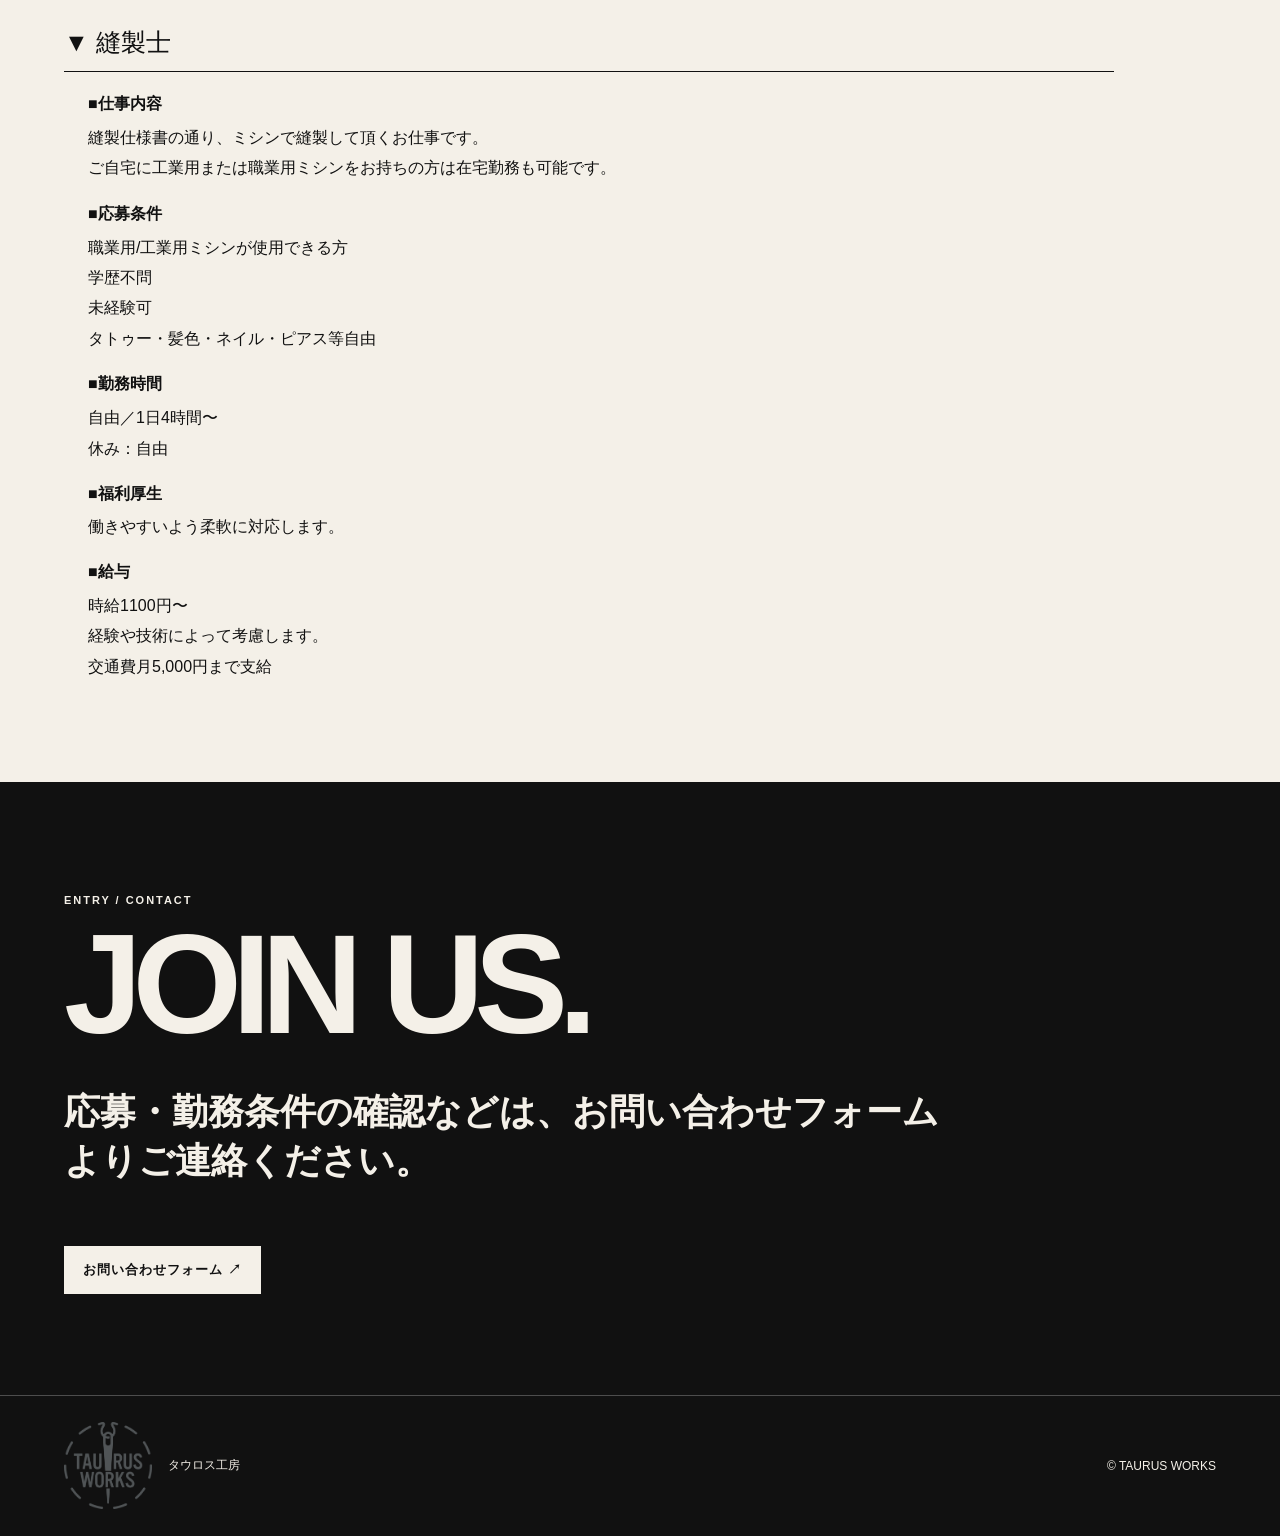
==== commit 79f1d01f: "Update recruit.html" ====
--- a/recruit.html
+++ b/recruit.html
@@ -55,7 +55,7 @@
           <div style="margin:0 0 20px;padding-left:24px;"><strong>■応募条件</strong><p style="margin:8px 0 0;line-height:1.9;">服飾専門学校卒業<br>未経験可<br>東レクレアコンポやユカアンドアルファやiPM等デジタルでパターン作成ができる方<br>タトゥー・髪色・ネイル・ピアス等自由</p></div>
           <div style="margin:0 0 20px;padding-left:24px;"><strong>■勤務時間</strong><p style="margin:8px 0 0;line-height:1.9;">自由／1日4時間〜<br>休み：自由</p></div>
           <div style="margin:0 0 20px;padding-left:24px;"><strong>■福利厚生</strong><p style="margin:8px 0 0;line-height:1.8;">働きやすいよう柔軟に対応します。</p></div>
-          <div style="margin:0;padding-left:24px;"><strong>■給与</strong><p style="margin:8px 0 0;line-height:1.9;">時給1200円〜<br>経験や技術によって考慮します。<br>交通費月10,000円まで支給</p></div>
+          <div style="margin:0;padding-left:24px;"><strong>■給与</strong><p style="margin:8px 0 0;line-height:1.9;">時給1200円〜<br>経験や技術によって考慮します。<br>交通費月5,000円まで支給</p></div>
         </article>
         <article>
           <h3 style="font-size:25px;font-weight:500;margin:0 0 22px;padding-bottom:12px;border-bottom:1px solid #111;">▼ 縫製士</h3>
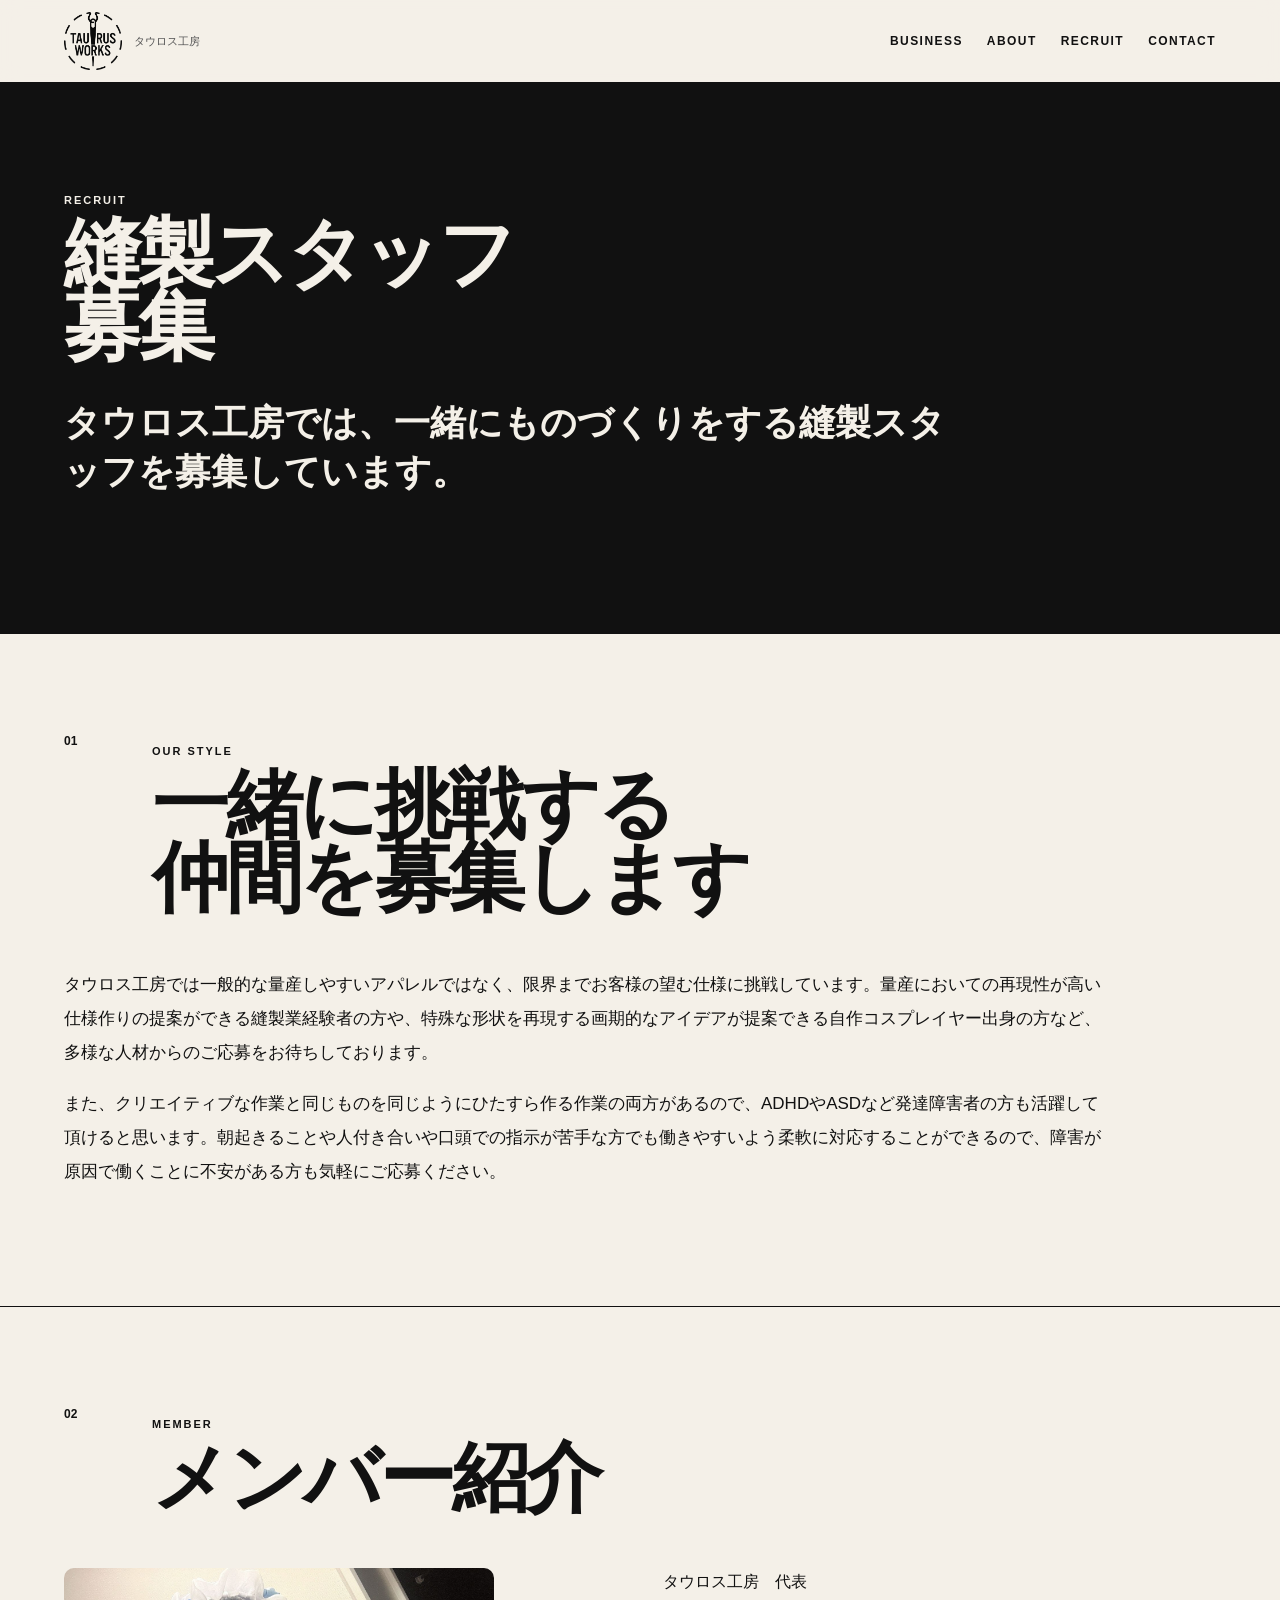
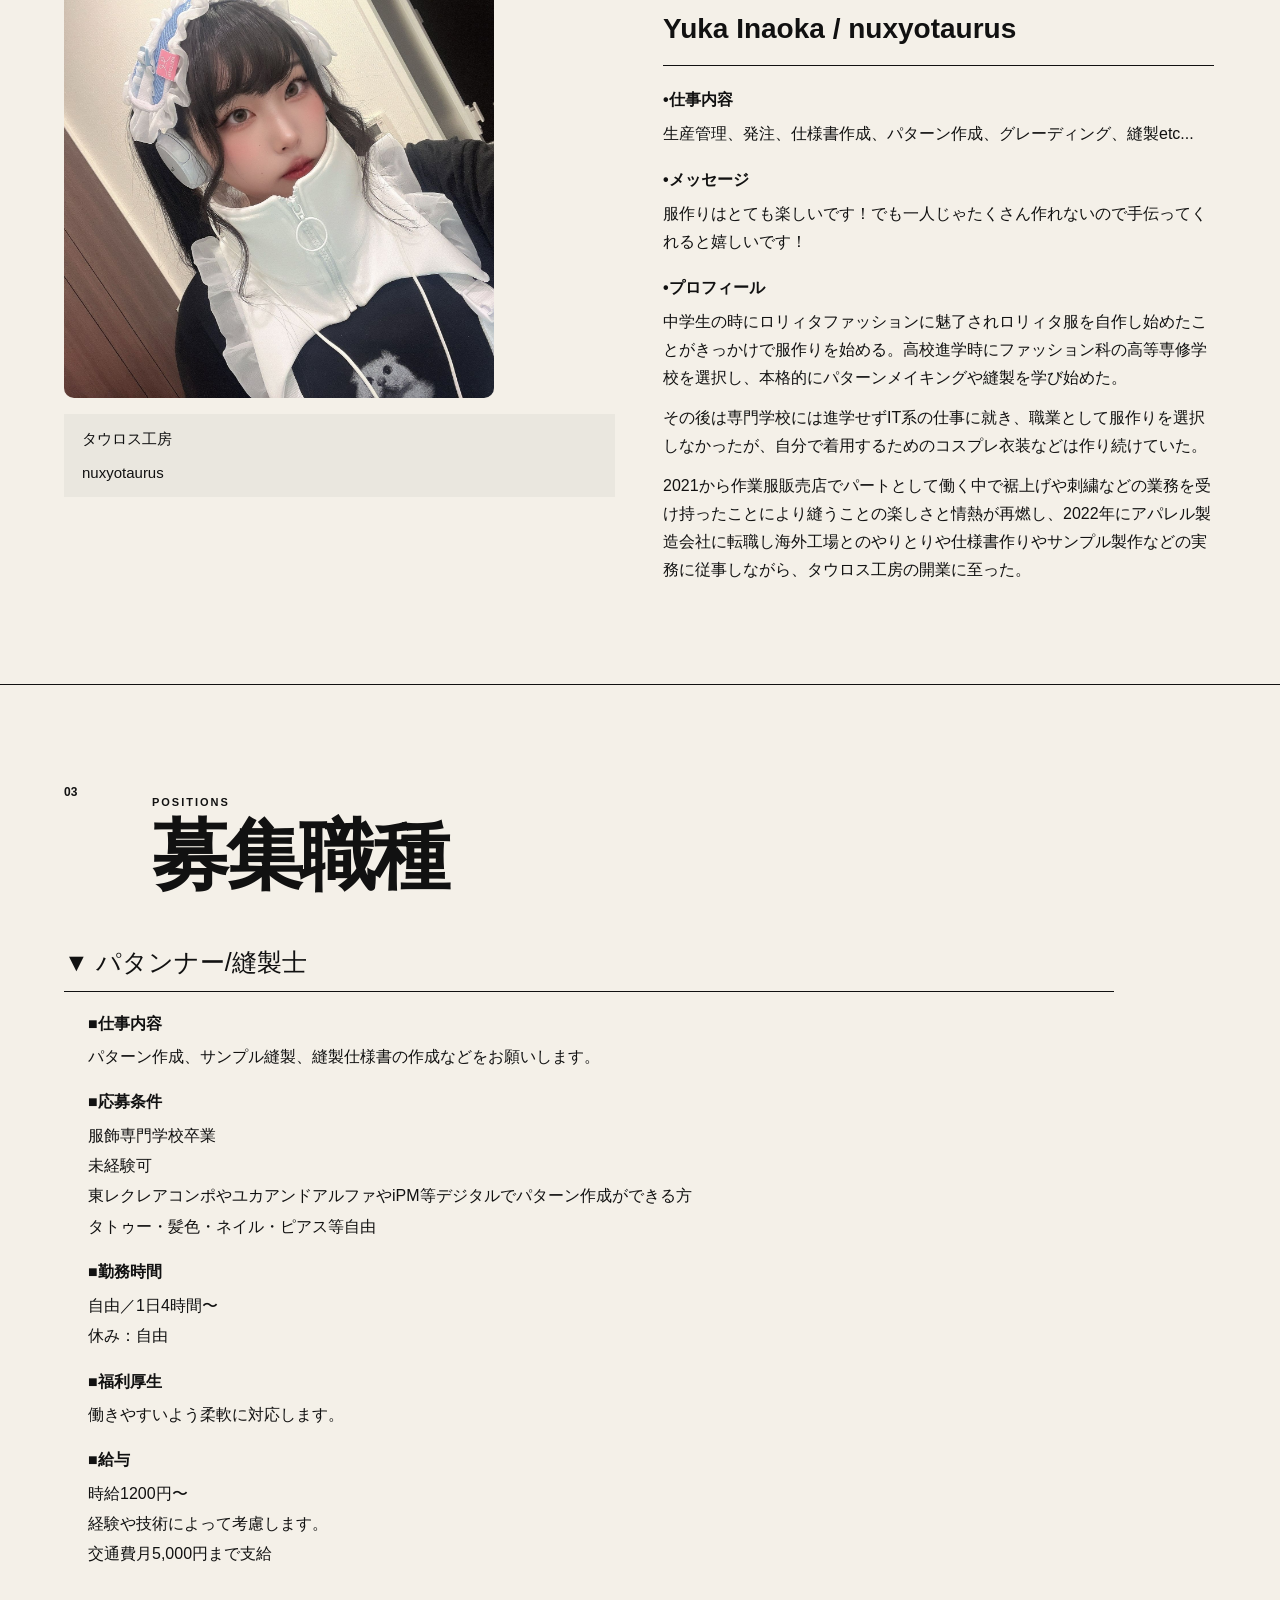
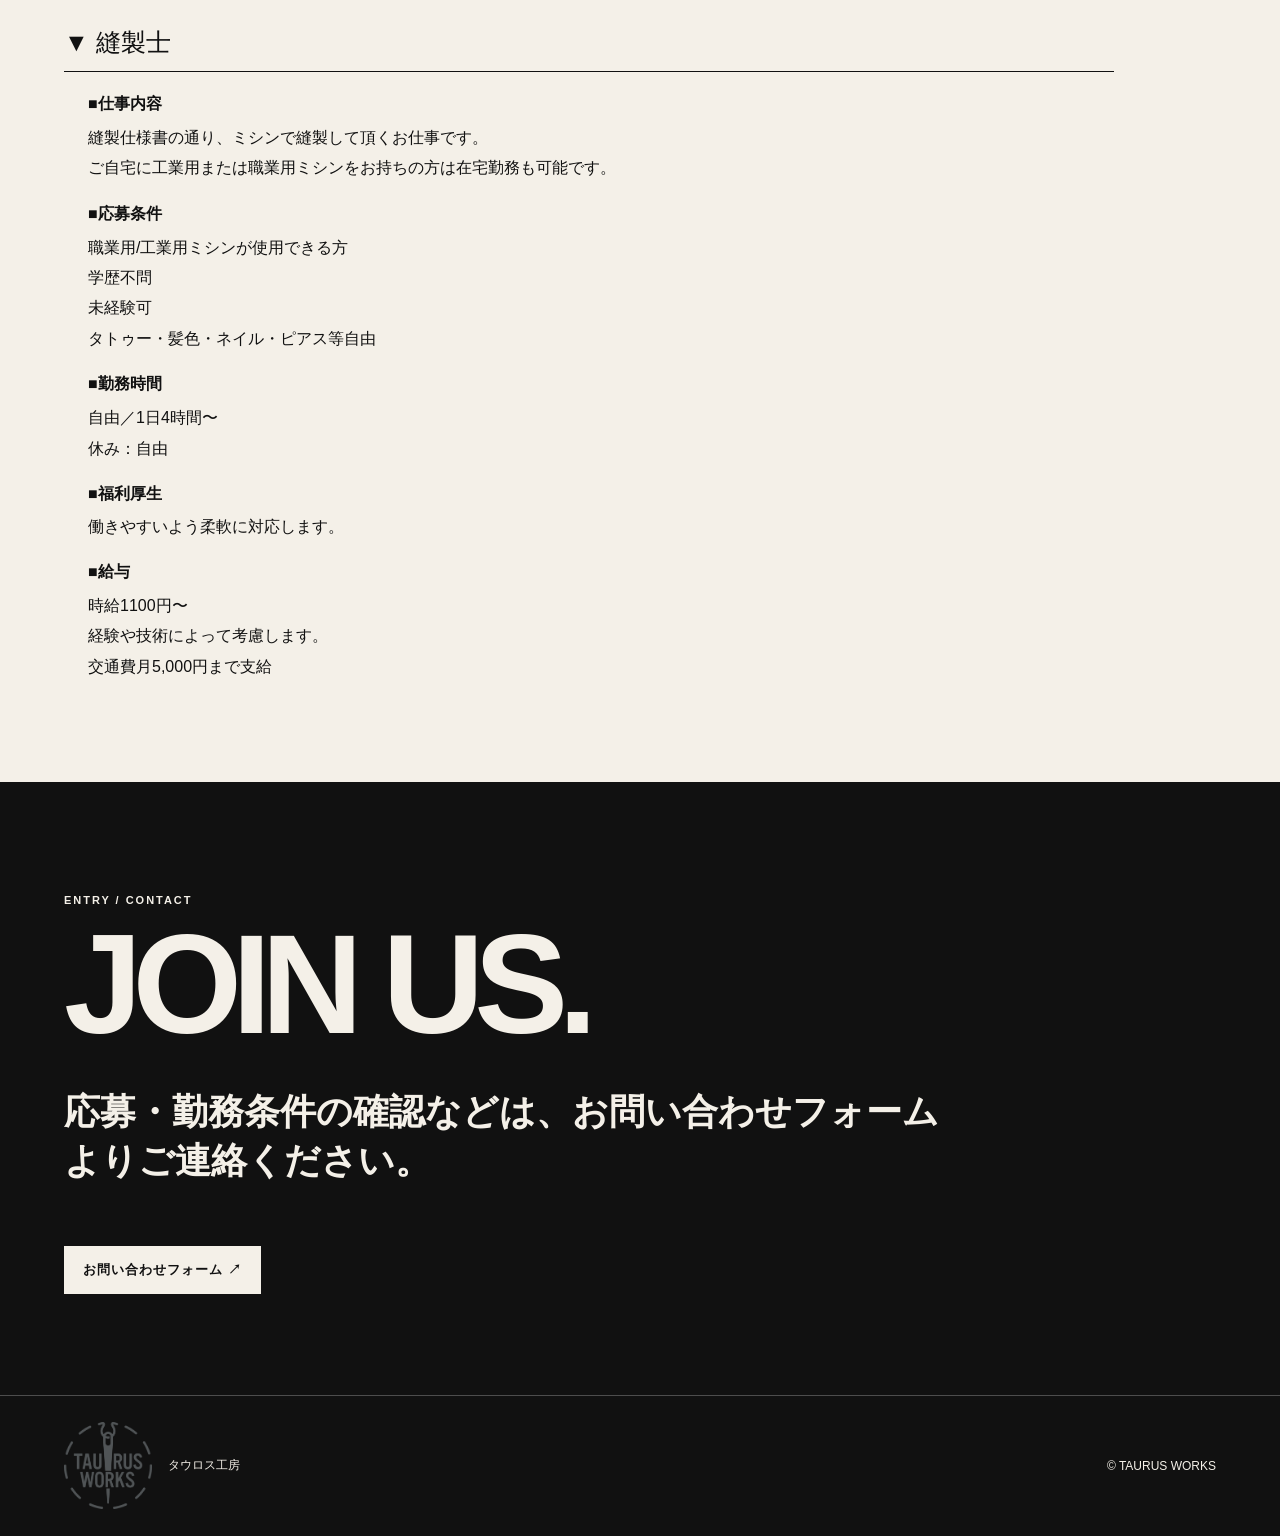
==== commit 176bae53: "Update recruit.html" ====
--- a/recruit.html
+++ b/recruit.html
@@ -34,11 +34,11 @@
       <div style="display:grid;grid-template-columns:repeat(auto-fit,minmax(280px,1fr));gap:48px;align-items:start;max-width:1150px;">
         <div>
           <img src="./assets/nuxyotaurus_profile.png" alt="Yuka Inaoka" style="display:block;width:100%;max-width:430px;aspect-ratio:1/1;object-fit:cover;border-radius:10px;">
-          <div style="margin-top:16px;padding:16px 18px;background:rgba(0,0,0,.04);font-size:15px;">Instagram</div>
+          <div style="margin-top:16px;padding:16px 18px;background:rgba(0,0,0,.04);font-size:15px;">タウロス工房</p>nuxyotaurus</div>
         </div>
         <div style="font-size:16px;line-height:1.75;">
           <p style="margin:0 0 8px;">タウロス工房　代表</p>
-          <h3 style="font-size:28px;margin:0 0 20px;padding-bottom:12px;border-bottom:1px solid #111;">Yuka Inaoka</h3>
+          <h3 style="font-size:28px;margin:0 0 20px;padding-bottom:12px;border-bottom:1px solid #111;">Yuka Inaoka / nuxyotaurus</h3>
           <div style="margin-bottom:18px;"><strong>•仕事内容</strong><p style="margin:6px 0 0;">生産管理、発注、仕様書作成、パターン作成、グレーディング、縫製etc...</p></div>
           <div style="margin-bottom:18px;"><strong>•メッセージ</strong><p style="margin:6px 0 0;">服作りはとても楽しいです！でも一人じゃたくさん作れないので手伝ってくれると嬉しいです！</p></div>
           <div><strong>•プロフィール</strong><p style="margin:6px 0 12px;">中学生の時にロリィタファッションに魅了されロリィタ服を自作し始めたことがきっかけで服作りを始める。高校進学時にファッション科の高等専修学校を選択し、本格的にパターンメイキングや縫製を学び始めた。</p><p style="margin:0 0 12px;">その後は専門学校には進学せずIT系の仕事に就き、職業として服作りを選択しなかったが、自分で着用するためのコスプレ衣装などは作り続けていた。</p><p style="margin:0;">2021から作業服販売店でパートとして働く中で裾上げや刺繍などの業務を受け持ったことにより縫うことの楽しさと情熱が再燃し、2022年にアパレル製造会社に転職し海外工場とのやりとりや仕様書作りやサンプル製作などの実務に従事しながら、タウロス工房の開業に至った。</p></div>
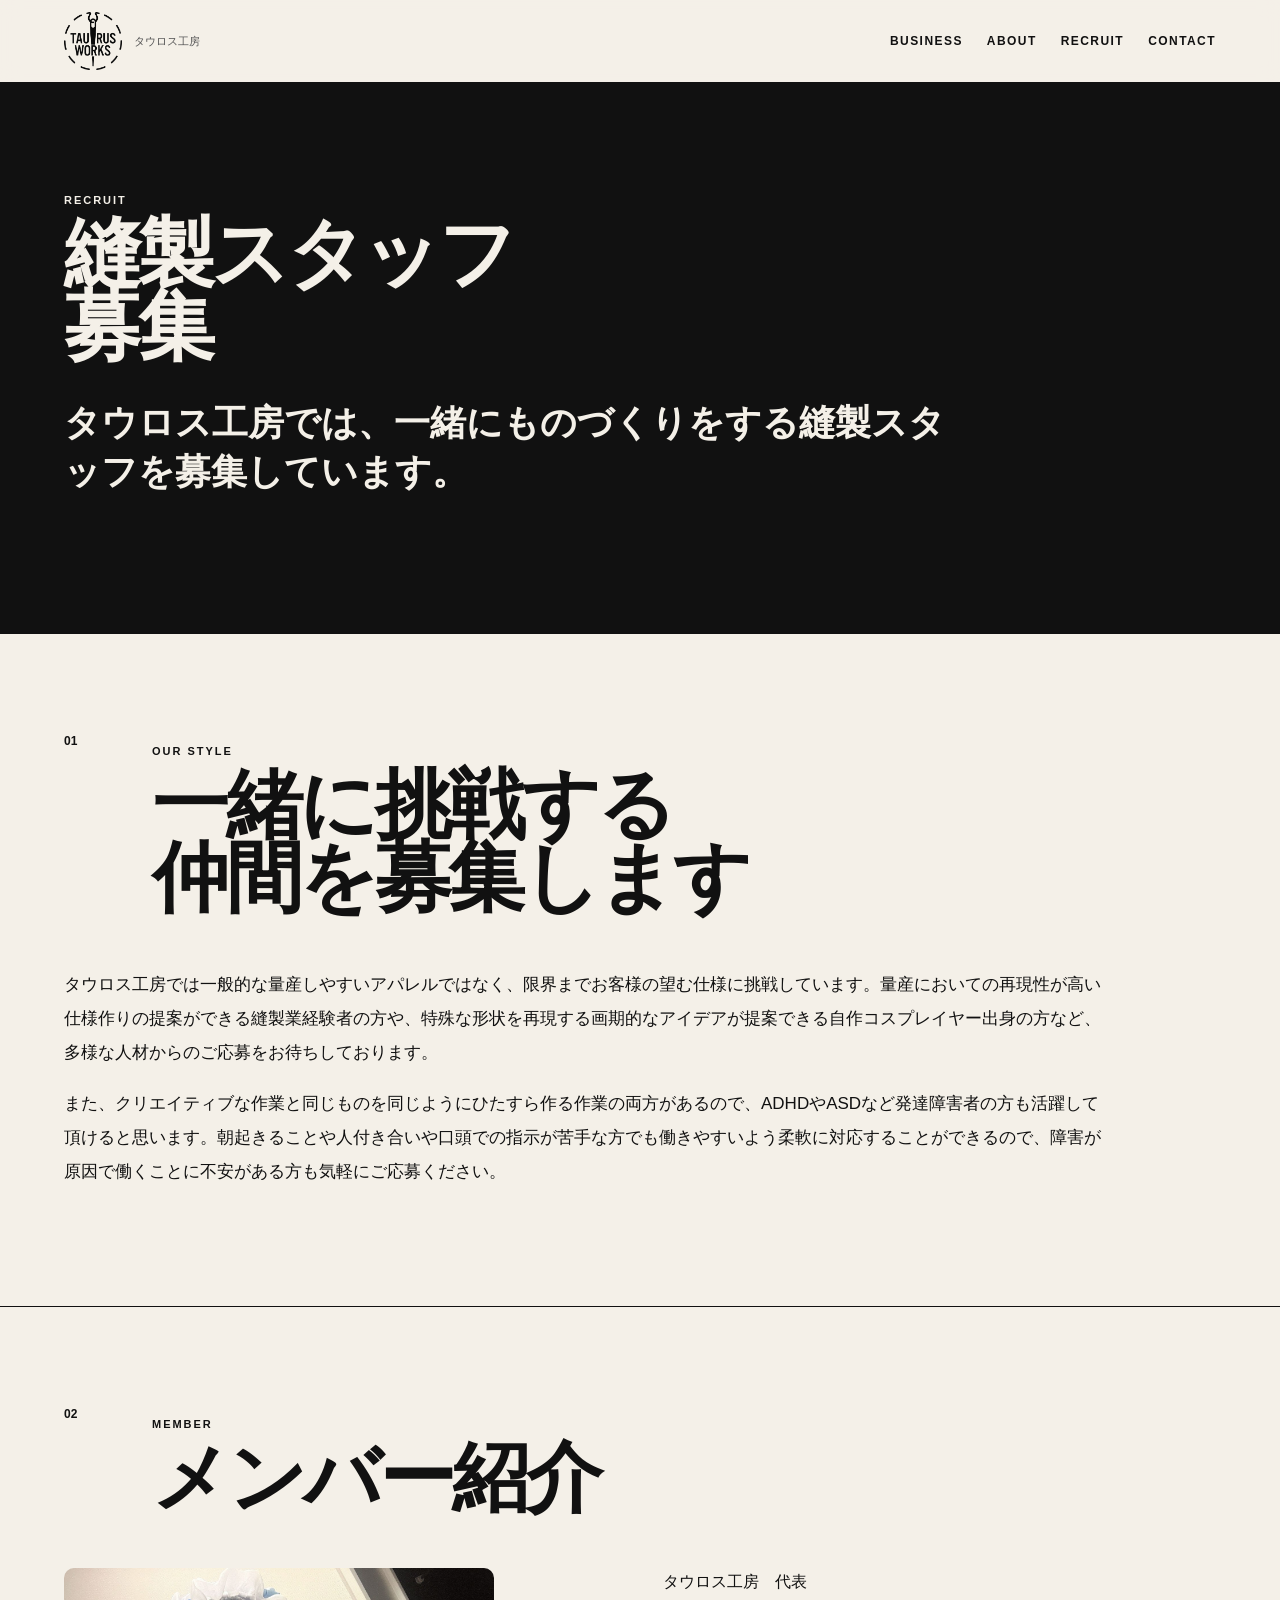
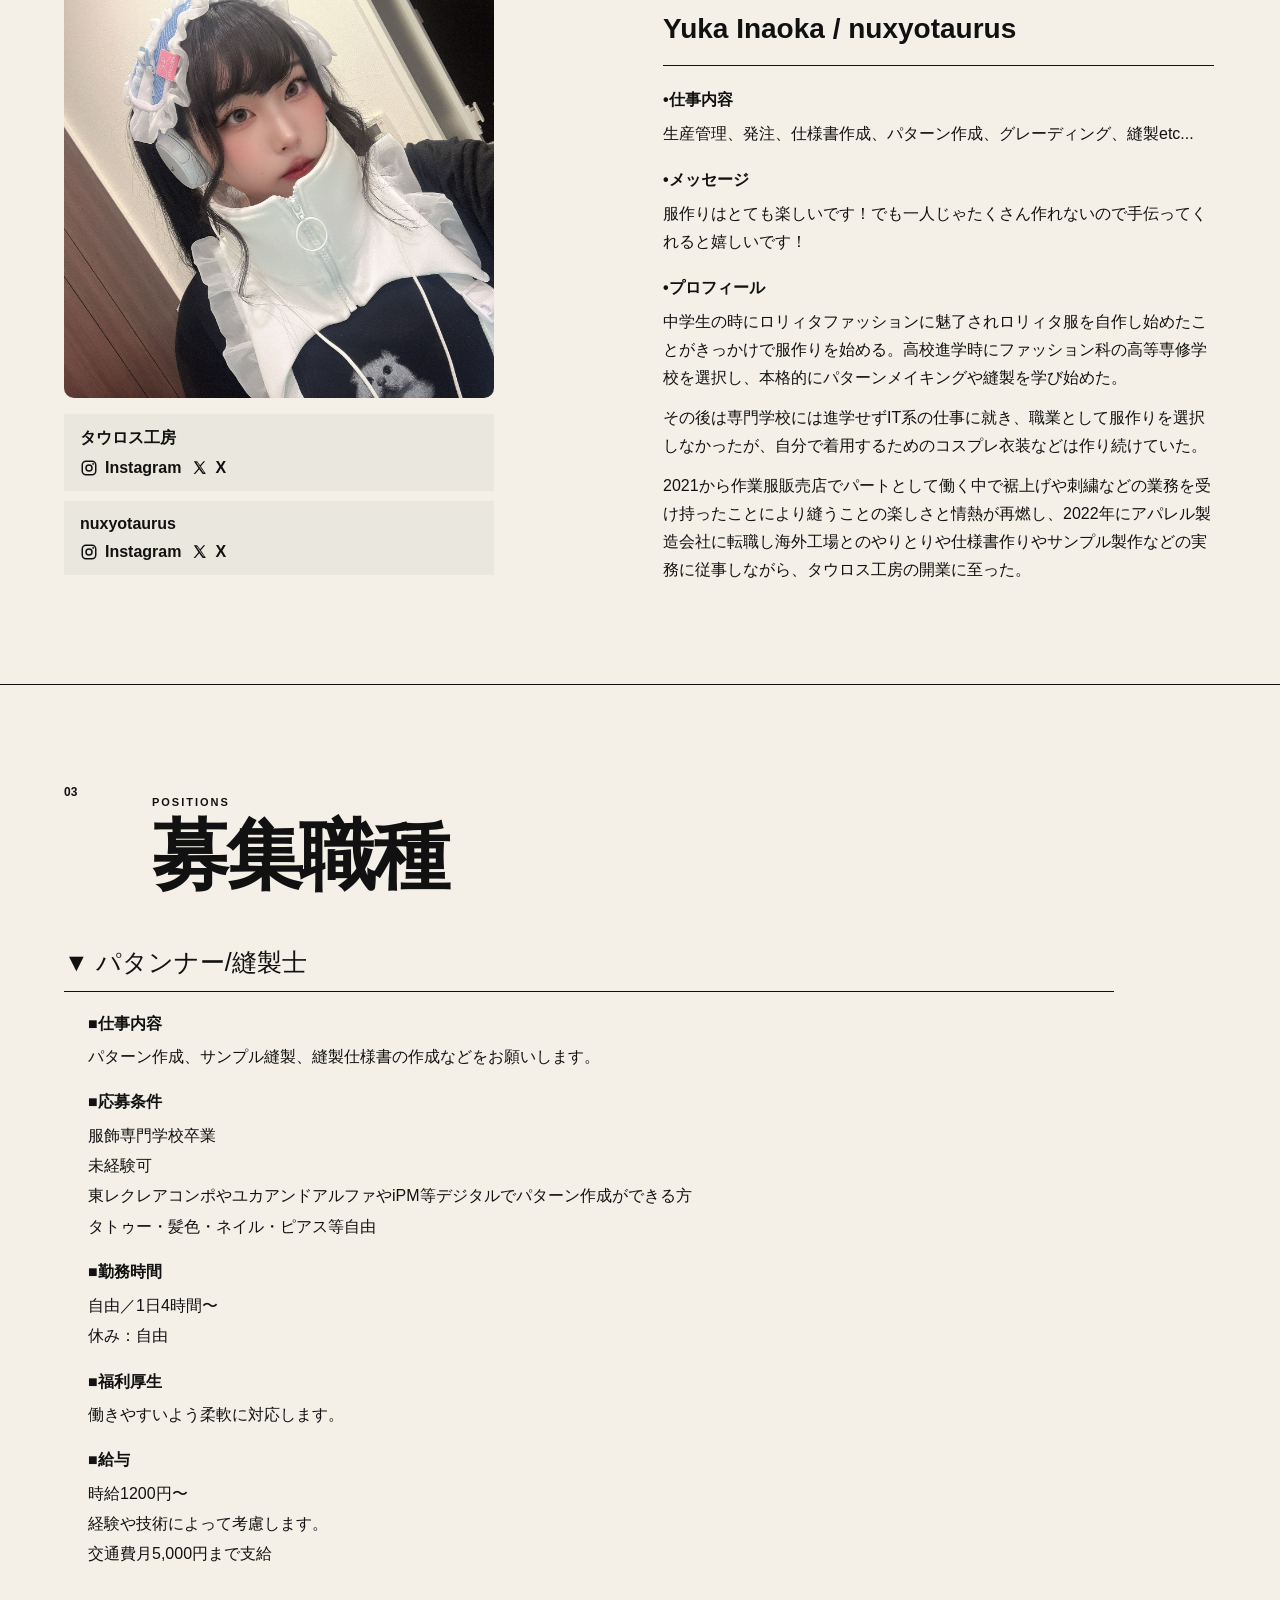
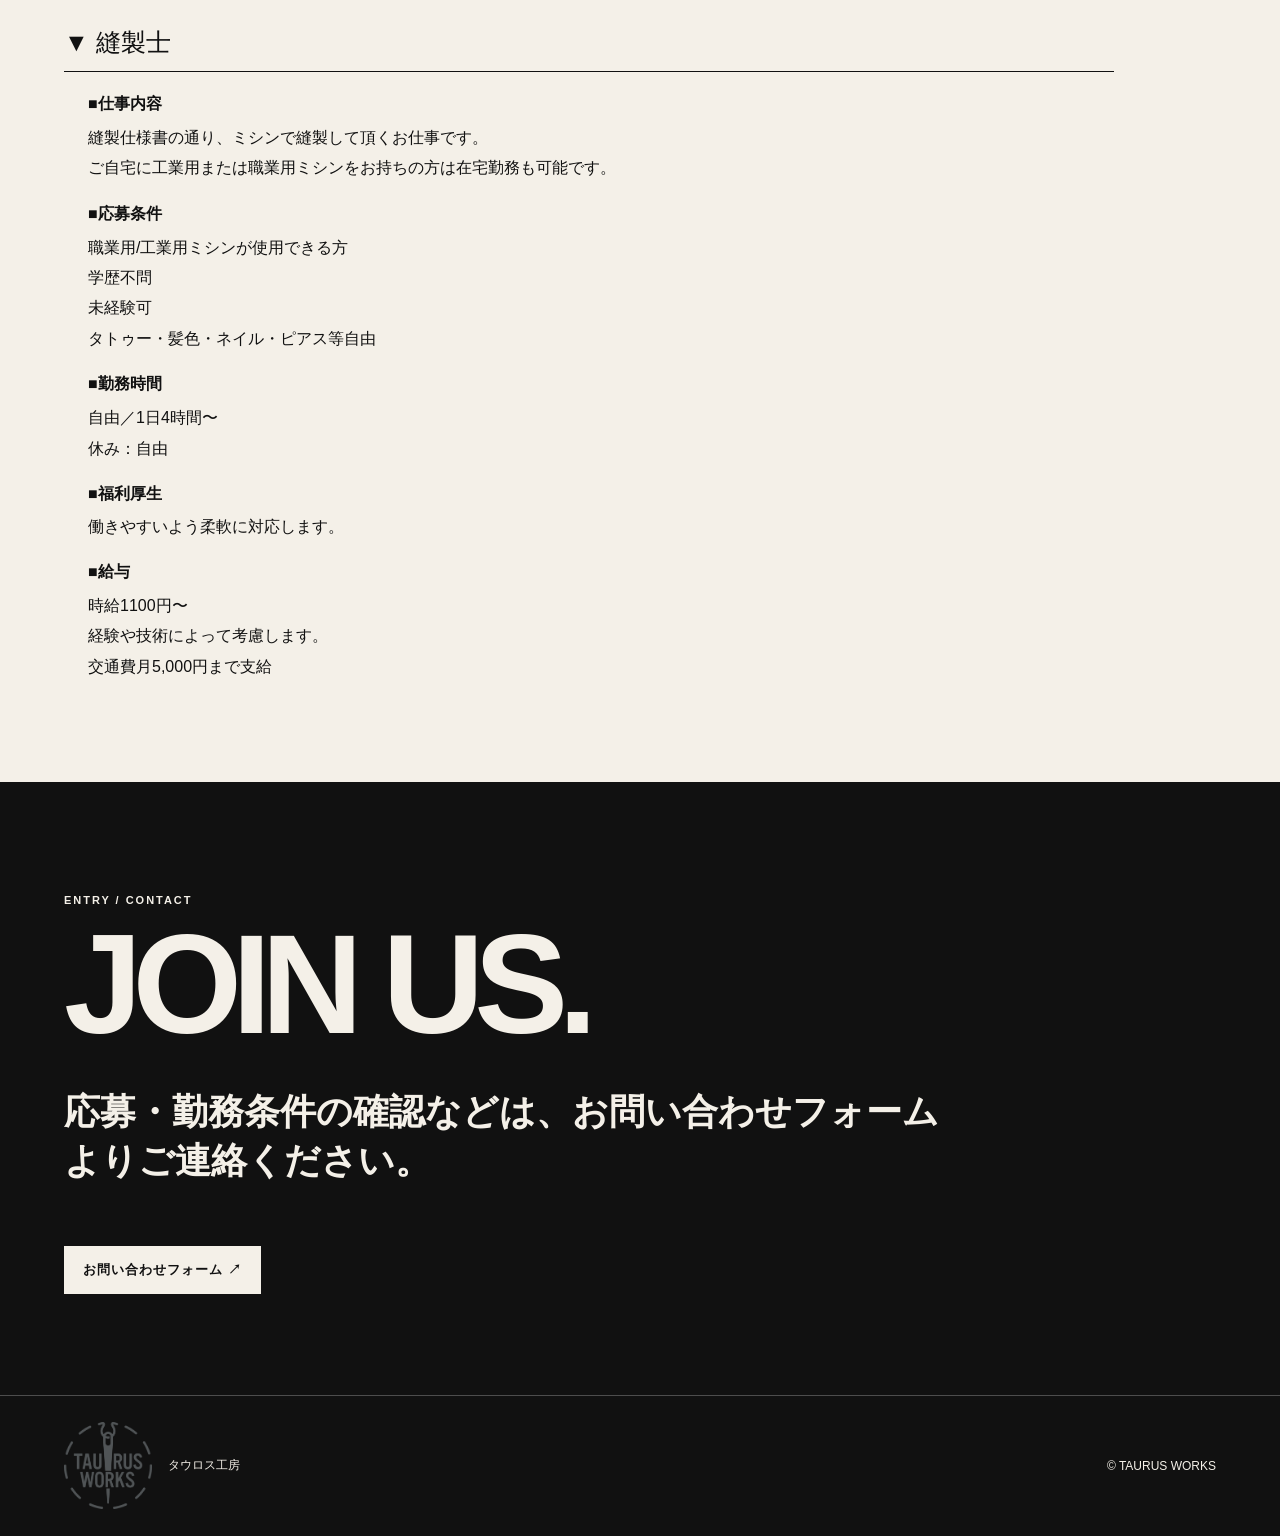
==== commit 35cfc684: "Add social links under recruit profile" ====
--- a/recruit.html
+++ b/recruit.html
@@ -34,7 +34,34 @@
       <div style="display:grid;grid-template-columns:repeat(auto-fit,minmax(280px,1fr));gap:48px;align-items:start;max-width:1150px;">
         <div>
           <img src="./assets/nuxyotaurus_profile.png" alt="Yuka Inaoka" style="display:block;width:100%;max-width:430px;aspect-ratio:1/1;object-fit:cover;border-radius:10px;">
-          <div style="margin-top:16px;padding:16px 18px;background:rgba(0,0,0,.04);font-size:15px;">タウロス工房</p>nuxyotaurus</div>
+          <div style="margin-top:16px;display:grid;gap:10px;max-width:430px;">
+            <div style="padding:14px 16px;background:rgba(0,0,0,.04);">
+              <div style="font-weight:800;margin-bottom:10px;">タウロス工房</div>
+              <div style="display:flex;gap:10px;flex-wrap:wrap;">
+                <a href="https://www.instagram.com/nuxyotaurus?igsh=cmVyaDVqcW1vMnpp" target="_blank" rel="noopener noreferrer" style="display:inline-flex;align-items:center;gap:7px;color:#111;text-decoration:none;font-weight:700;">
+                  <svg width="18" height="18" viewBox="0 0 24 24" aria-hidden="true"><rect x="3" y="3" width="18" height="18" rx="5" fill="none" stroke="currentColor" stroke-width="2"/><circle cx="12" cy="12" r="4" fill="none" stroke="currentColor" stroke-width="2"/><circle cx="17.5" cy="6.5" r="1.2" fill="currentColor"/></svg>
+                  Instagram
+                </a>
+                <a href="https://x.com/taurusworks?s=11&t=Lx6omI5LVlBhBRFgVuj41g" target="_blank" rel="noopener noreferrer" style="display:inline-flex;align-items:center;gap:7px;color:#111;text-decoration:none;font-weight:700;">
+                  <svg width="17" height="17" viewBox="0 0 24 24" aria-hidden="true"><path d="M4 3h4.6l4.2 5.8L17.7 3H20l-6.1 7.2L21 21h-4.6l-4.8-6.6L6 21H3.7l6.8-8L4 3Zm3.5 2 10 14h1L8.5 5h-1Z" fill="currentColor"/></svg>
+                  X
+                </a>
+              </div>
+            </div>
+            <div style="padding:14px 16px;background:rgba(0,0,0,.04);">
+              <div style="font-weight:800;margin-bottom:10px;">nuxyotaurus</div>
+              <div style="display:flex;gap:10px;flex-wrap:wrap;">
+                <a href="https://www.instagram.com/nuxyotaurus?igsh=cmVyaDVqcW1vMnpp" target="_blank" rel="noopener noreferrer" style="display:inline-flex;align-items:center;gap:7px;color:#111;text-decoration:none;font-weight:700;">
+                  <svg width="18" height="18" viewBox="0 0 24 24" aria-hidden="true"><rect x="3" y="3" width="18" height="18" rx="5" fill="none" stroke="currentColor" stroke-width="2"/><circle cx="12" cy="12" r="4" fill="none" stroke="currentColor" stroke-width="2"/><circle cx="17.5" cy="6.5" r="1.2" fill="currentColor"/></svg>
+                  Instagram
+                </a>
+                <a href="https://x.com/nuxyotaurus?s=11&t=Lx6omI5LVlBhBRFgVuj41g" target="_blank" rel="noopener noreferrer" style="display:inline-flex;align-items:center;gap:7px;color:#111;text-decoration:none;font-weight:700;">
+                  <svg width="17" height="17" viewBox="0 0 24 24" aria-hidden="true"><path d="M4 3h4.6l4.2 5.8L17.7 3H20l-6.1 7.2L21 21h-4.6l-4.8-6.6L6 21H3.7l6.8-8L4 3Zm3.5 2 10 14h1L8.5 5h-1Z" fill="currentColor"/></svg>
+                  X
+                </a>
+              </div>
+            </div>
+          </div>
         </div>
         <div style="font-size:16px;line-height:1.75;">
           <p style="margin:0 0 8px;">タウロス工房　代表</p>
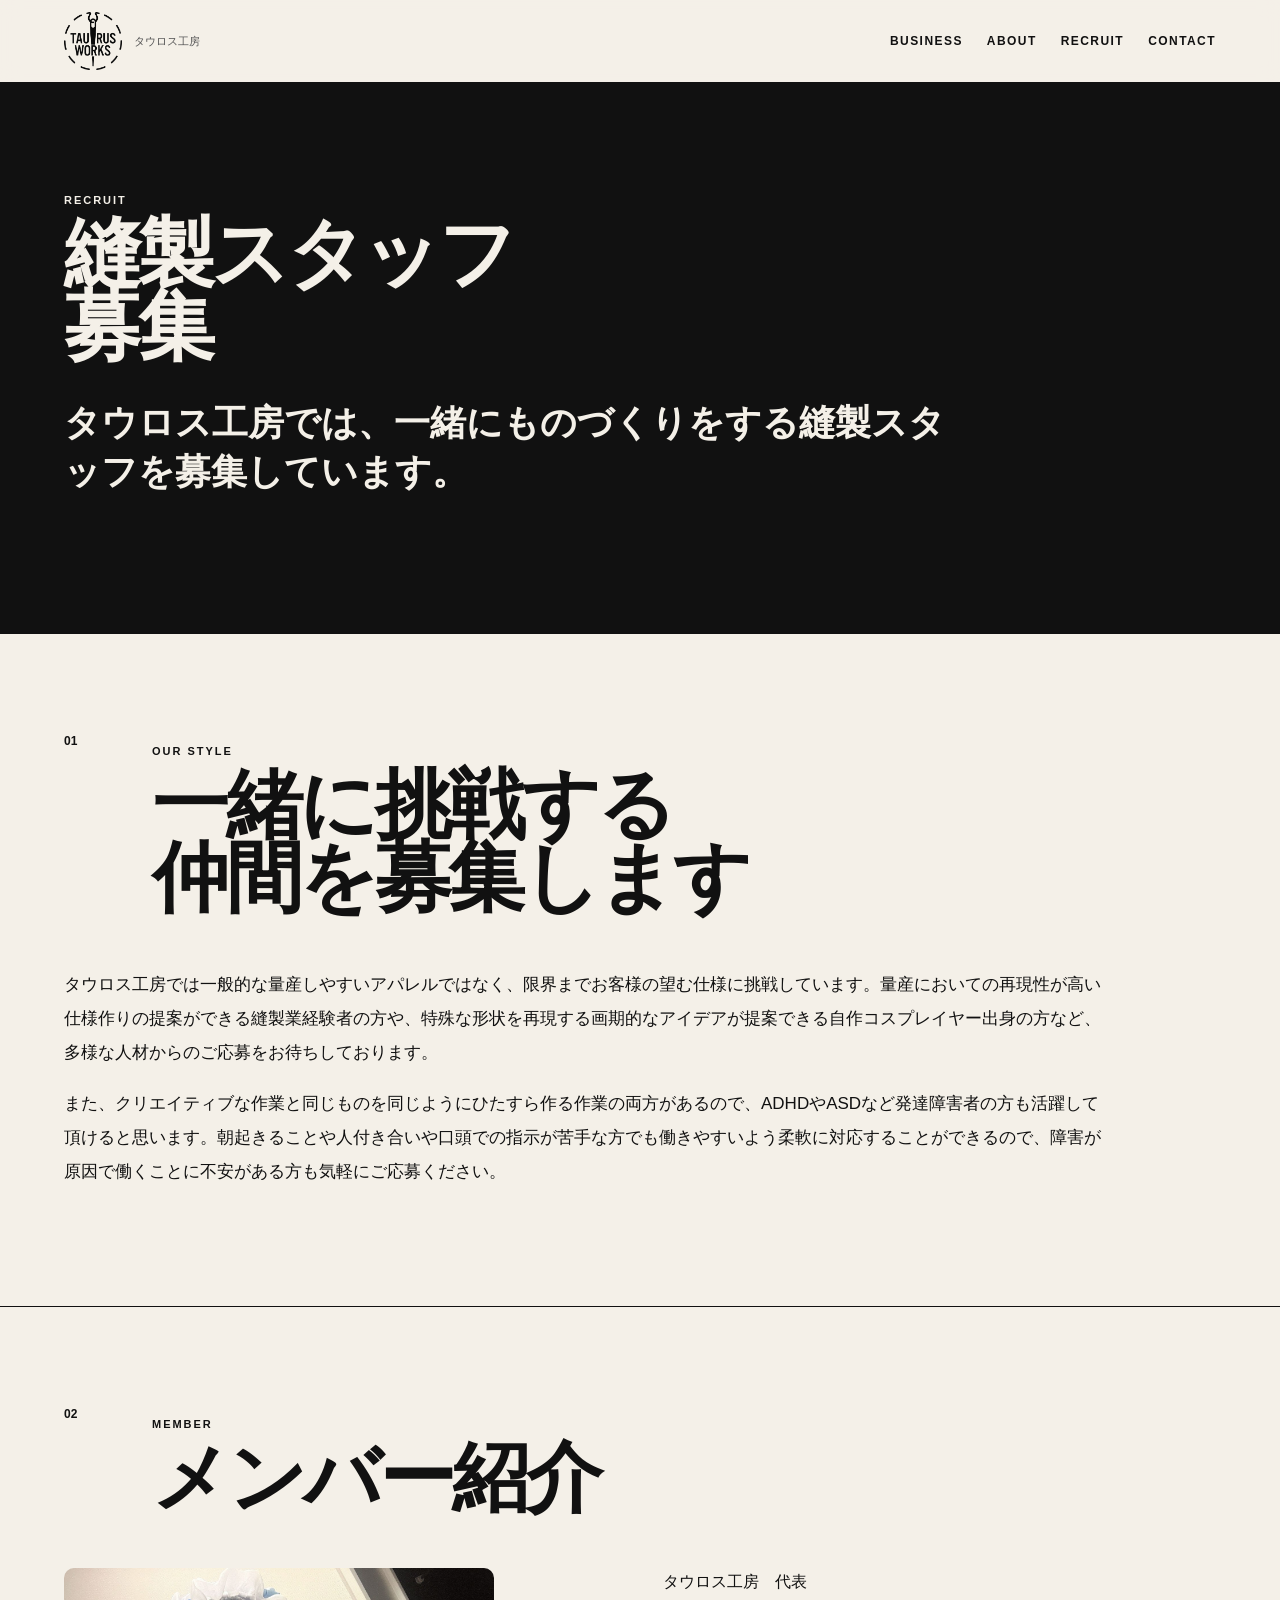
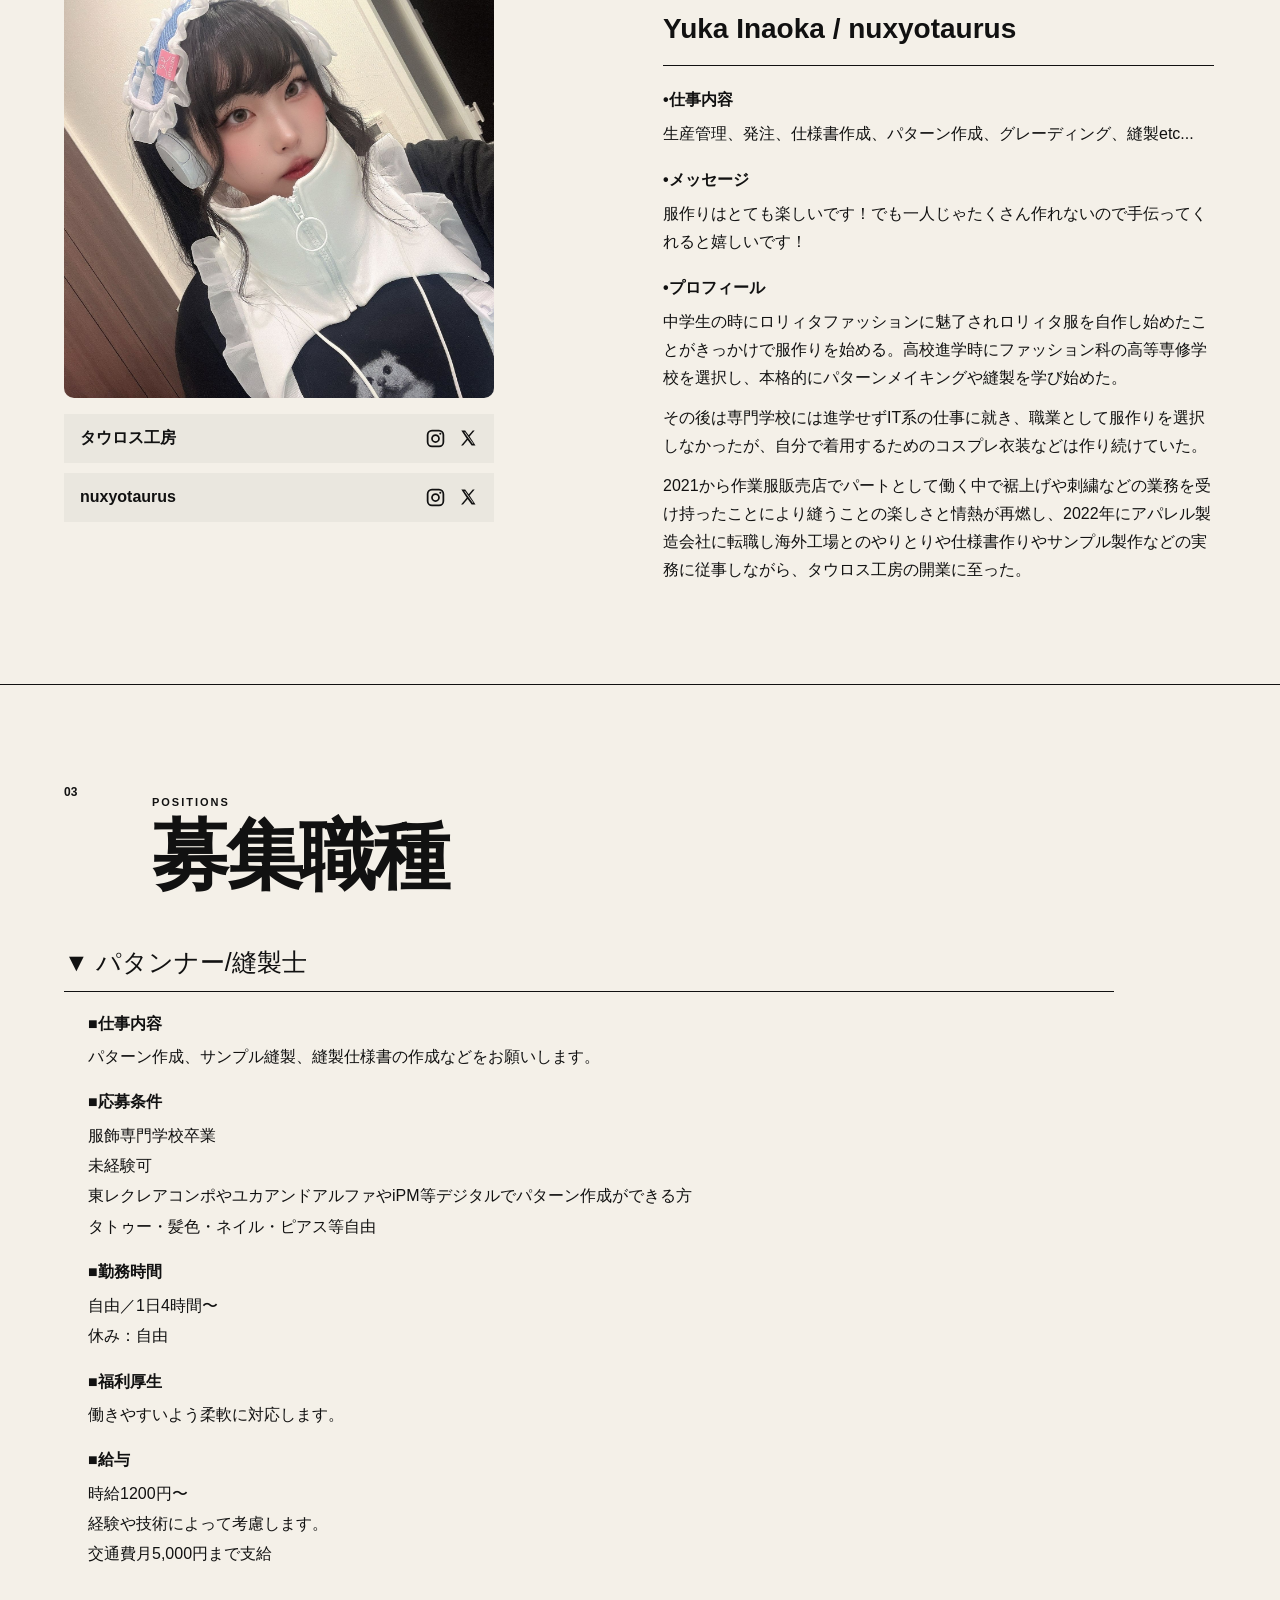
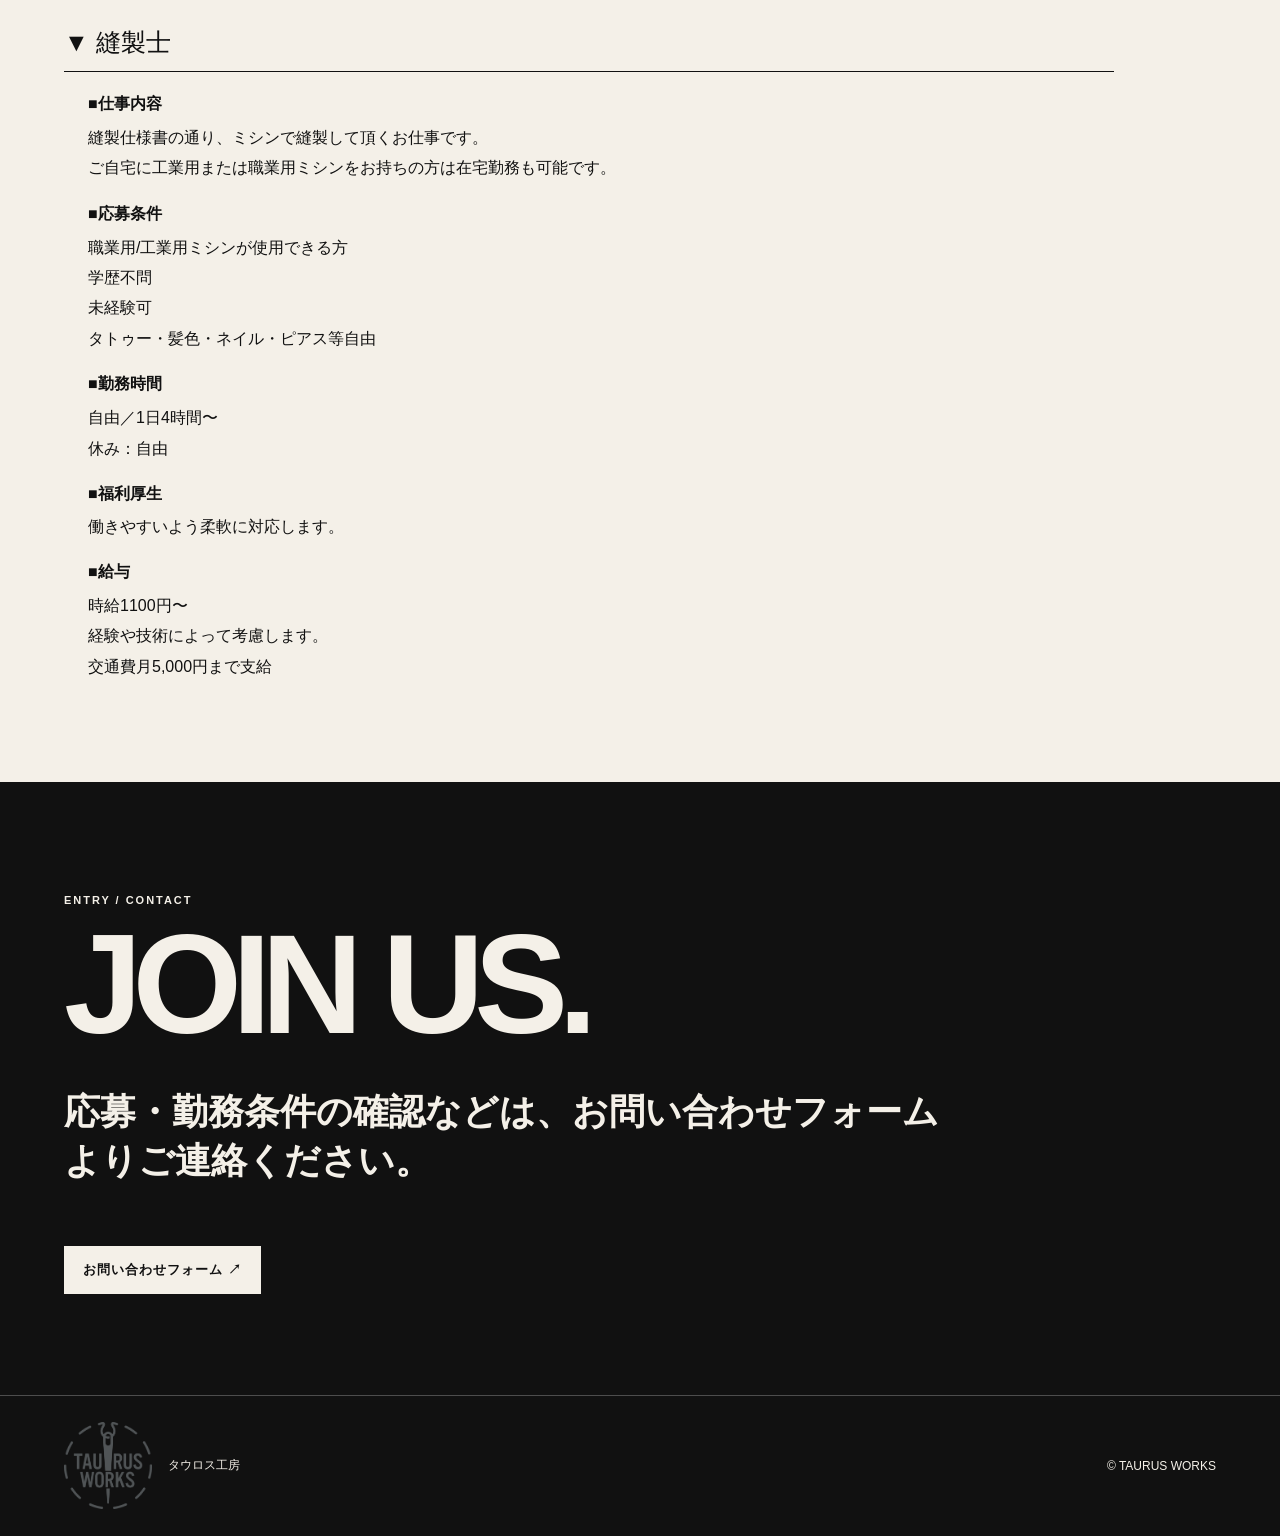
==== commit 70de1879: "Use icon-only social links and fix Taurus Works Instagram URL" ====
--- a/recruit.html
+++ b/recruit.html
@@ -35,29 +35,25 @@
         <div>
           <img src="./assets/nuxyotaurus_profile.png" alt="Yuka Inaoka" style="display:block;width:100%;max-width:430px;aspect-ratio:1/1;object-fit:cover;border-radius:10px;">
           <div style="margin-top:16px;display:grid;gap:10px;max-width:430px;">
-            <div style="padding:14px 16px;background:rgba(0,0,0,.04);">
-              <div style="font-weight:800;margin-bottom:10px;">タウロス工房</div>
-              <div style="display:flex;gap:10px;flex-wrap:wrap;">
-                <a href="https://www.instagram.com/nuxyotaurus?igsh=cmVyaDVqcW1vMnpp" target="_blank" rel="noopener noreferrer" style="display:inline-flex;align-items:center;gap:7px;color:#111;text-decoration:none;font-weight:700;">
-                  <svg width="18" height="18" viewBox="0 0 24 24" aria-hidden="true"><rect x="3" y="3" width="18" height="18" rx="5" fill="none" stroke="currentColor" stroke-width="2"/><circle cx="12" cy="12" r="4" fill="none" stroke="currentColor" stroke-width="2"/><circle cx="17.5" cy="6.5" r="1.2" fill="currentColor"/></svg>
-                  Instagram
+            <div style="padding:14px 16px;background:rgba(0,0,0,.04);display:flex;align-items:center;justify-content:space-between;gap:14px;">
+              <div style="font-weight:800;">タウロス工房</div>
+              <div style="display:flex;gap:12px;align-items:center;">
+                <a href="https://www.instagram.com/taurus_works/" target="_blank" rel="noopener noreferrer" aria-label="タウロス工房 Instagram" style="display:inline-flex;align-items:center;color:#111;text-decoration:none;">
+                  <svg width="21" height="21" viewBox="0 0 24 24" aria-hidden="true"><rect x="3" y="3" width="18" height="18" rx="5" fill="none" stroke="currentColor" stroke-width="2"/><circle cx="12" cy="12" r="4" fill="none" stroke="currentColor" stroke-width="2"/><circle cx="17.5" cy="6.5" r="1.2" fill="currentColor"/></svg>
                 </a>
-                <a href="https://x.com/taurusworks?s=11&t=Lx6omI5LVlBhBRFgVuj41g" target="_blank" rel="noopener noreferrer" style="display:inline-flex;align-items:center;gap:7px;color:#111;text-decoration:none;font-weight:700;">
-                  <svg width="17" height="17" viewBox="0 0 24 24" aria-hidden="true"><path d="M4 3h4.6l4.2 5.8L17.7 3H20l-6.1 7.2L21 21h-4.6l-4.8-6.6L6 21H3.7l6.8-8L4 3Zm3.5 2 10 14h1L8.5 5h-1Z" fill="currentColor"/></svg>
-                  X
+                <a href="https://x.com/taurusworks?s=11&t=Lx6omI5LVlBhBRFgVuj41g" target="_blank" rel="noopener noreferrer" aria-label="タウロス工房 X" style="display:inline-flex;align-items:center;color:#111;text-decoration:none;">
+                  <svg width="20" height="20" viewBox="0 0 24 24" aria-hidden="true"><path d="M4 3h4.6l4.2 5.8L17.7 3H20l-6.1 7.2L21 21h-4.6l-4.8-6.6L6 21H3.7l6.8-8L4 3Zm3.5 2 10 14h1L8.5 5h-1Z" fill="currentColor"/></svg>
                 </a>
               </div>
             </div>
-            <div style="padding:14px 16px;background:rgba(0,0,0,.04);">
-              <div style="font-weight:800;margin-bottom:10px;">nuxyotaurus</div>
-              <div style="display:flex;gap:10px;flex-wrap:wrap;">
-                <a href="https://www.instagram.com/nuxyotaurus?igsh=cmVyaDVqcW1vMnpp" target="_blank" rel="noopener noreferrer" style="display:inline-flex;align-items:center;gap:7px;color:#111;text-decoration:none;font-weight:700;">
-                  <svg width="18" height="18" viewBox="0 0 24 24" aria-hidden="true"><rect x="3" y="3" width="18" height="18" rx="5" fill="none" stroke="currentColor" stroke-width="2"/><circle cx="12" cy="12" r="4" fill="none" stroke="currentColor" stroke-width="2"/><circle cx="17.5" cy="6.5" r="1.2" fill="currentColor"/></svg>
-                  Instagram
+            <div style="padding:14px 16px;background:rgba(0,0,0,.04);display:flex;align-items:center;justify-content:space-between;gap:14px;">
+              <div style="font-weight:800;">nuxyotaurus</div>
+              <div style="display:flex;gap:12px;align-items:center;">
+                <a href="https://www.instagram.com/nuxyotaurus?igsh=cmVyaDVqcW1vMnpp" target="_blank" rel="noopener noreferrer" aria-label="nuxyotaurus Instagram" style="display:inline-flex;align-items:center;color:#111;text-decoration:none;">
+                  <svg width="21" height="21" viewBox="0 0 24 24" aria-hidden="true"><rect x="3" y="3" width="18" height="18" rx="5" fill="none" stroke="currentColor" stroke-width="2"/><circle cx="12" cy="12" r="4" fill="none" stroke="currentColor" stroke-width="2"/><circle cx="17.5" cy="6.5" r="1.2" fill="currentColor"/></svg>
                 </a>
-                <a href="https://x.com/nuxyotaurus?s=11&t=Lx6omI5LVlBhBRFgVuj41g" target="_blank" rel="noopener noreferrer" style="display:inline-flex;align-items:center;gap:7px;color:#111;text-decoration:none;font-weight:700;">
-                  <svg width="17" height="17" viewBox="0 0 24 24" aria-hidden="true"><path d="M4 3h4.6l4.2 5.8L17.7 3H20l-6.1 7.2L21 21h-4.6l-4.8-6.6L6 21H3.7l6.8-8L4 3Zm3.5 2 10 14h1L8.5 5h-1Z" fill="currentColor"/></svg>
-                  X
+                <a href="https://x.com/nuxyotaurus?s=11&t=Lx6omI5LVlBhBRFgVuj41g" target="_blank" rel="noopener noreferrer" aria-label="nuxyotaurus X" style="display:inline-flex;align-items:center;color:#111;text-decoration:none;">
+                  <svg width="20" height="20" viewBox="0 0 24 24" aria-hidden="true"><path d="M4 3h4.6l4.2 5.8L17.7 3H20l-6.1 7.2L21 21h-4.6l-4.8-6.6L6 21H3.7l6.8-8L4 3Zm3.5 2 10 14h1L8.5 5h-1Z" fill="currentColor"/></svg>
                 </a>
               </div>
             </div>
@@ -105,4 +101,4 @@
 
   <footer class="footer"><div class="footer-identity"><img class="footer-logo" src="./assets/TAURUS%20WORKS%20LOGO.png" alt="TAURUS WORKS"><p>タウロス工房</p></div><p>© TAURUS WORKS</p></footer>
 </body>
-</html>
+</html>
--- a/style.css
+++ b/style.css
@@ -1 +1 @@
-*{box-sizing:border-box}html{scroll-behavior:smooth}body{margin:0;background:#f4f0e8;color:#111;font-family:Arial,'Hiragino Kaku Gothic ProN','Yu Gothic',sans-serif}.site-header{position:sticky;top:0;z-index:20;display:flex;justify-content:space-between;align-items:center;padding:12px 5vw;background:rgba(244,240,232,.94);backdrop-filter:blur(10px);border-bottom:1px solid #111}.brand{display:flex;gap:12px;align-items:center;color:#111;text-decoration:none}.brand-logo{width:58px;height:58px;object-fit:contain;filter:brightness(.12)}.brand-sub{font-size:11px;color:#555}.nav{display:flex;gap:24px;align-items:center}.nav a{color:#111;text-decoration:none;font-size:12px;font-weight:800;letter-spacing:.12em}.nav-contact{padding:10px 14px;border:1px solid #111}.hero-home{min-height:86vh;display:grid;grid-template-columns:1.05fr .95fr;border-bottom:1px solid #111}.hero-copy{padding:9vw 5vw 7vw}.kicker,.eyebrow,.mini-label,.card-index{font-size:11px;letter-spacing:.18em;font-weight:900;text-transform:uppercase}.hero-copy h1{font-size:clamp(62px,10vw,150px);line-height:.78;letter-spacing:-.065em;margin:18px 0 28px}.lead{font-size:clamp(20px,2.2vw,32px);line-height:1.45;font-weight:700;max-width:780px}.lead-sub{font-size:15px;line-height:1.8;color:#555;max-width:680px}.hero-art{position:relative;overflow:hidden;background:#111;min-height:600px}.pattern-grid{position:absolute;inset:0;background-image:linear-gradient(rgba(255,255,255,.12) 1px,transparent 1px),linear-gradient(90deg,rgba(255,255,255,.12) 1px,transparent 1px);background-size:48px 48px;transform:rotate(-8deg) scale(1.2)}.hero-stamp{position:absolute;right:8%;bottom:10%;width:260px;height:260px;border:3px solid #fff;border-radius:50%;display:grid;place-items:center;text-align:center;color:#fff;font-size:36px;line-height:.85;font-weight:900;letter-spacing:-.04em;transform:rotate(8deg)}.hero-stamp small{font-size:12px;letter-spacing:.2em}.measure-line{position:absolute;height:1px;background:#fff;opacity:.9}.measure-line:before,.measure-line:after{content:'';position:absolute;top:-5px;width:1px;height:11px;background:#fff}.measure-line:before{left:0}.measure-line:after{right:0}.measure-line-a{width:65%;top:25%;left:10%;transform:rotate(15deg)}.measure-line-b{width:50%;top:55%;left:20%;transform:rotate(-20deg)}.section{padding:100px 5vw;border-bottom:1px solid #111}.section-heading{display:grid;grid-template-columns:70px 1fr;gap:18px;align-items:start;margin-bottom:54px}.section-no{margin:0;font-size:12px;font-weight:900}.section h2{margin:2px 0 0;font-size:clamp(42px,6vw,88px);line-height:.95;letter-spacing:-.045em}.business-grid{display:grid;grid-template-columns:repeat(2,minmax(0,1fr));gap:0;background:transparent;border:0}.business-card{background:#f4f0e8}.business-card-featured{grid-column:span 2;display:grid;grid-template-columns:1fr 1fr}.business-card-split{grid-column:span 2;display:grid;grid-template-columns:1fr 1fr}.business-card-split>.business-body{display:flex;flex-direction:column;justify-content:center}.business-card-split>.business-visual{min-height:360px;border-bottom:0}.business-card-split>*+*{border-left:0}.business-visual{min-height:330px;border-bottom:0;position:relative;overflow:hidden}.business-card-featured .business-visual{border-bottom:0;border-right:0;min-height:480px}.business-body{padding:34px}.business-body h3{font-size:clamp(28px,3.5vw,48px);margin:8px 0 16px;letter-spacing:-.03em}.business-body p{line-height:1.9}.text-links{display:flex;gap:18px;flex-wrap:wrap;margin-top:22px}.text-links a{color:#111;font-weight:800;text-decoration:none;border-bottom:1px solid #111}.melloth-visual{background:#d8e9ff;display:grid;place-items:center;padding:36px}.melloth-logo{width:min(72%,470px);height:auto;filter:drop-shadow(0 6px 18px rgba(0,0,0,.18))}.sewing-visual{background:#e5e0d6;display:grid;place-items:center}.sewing-visual span{font-size:42px;font-weight:900;line-height:.85;text-align:center;z-index:2}.stitch{position:absolute;border:2px dashed #111;border-radius:50%}.stitch-1{width:280px;height:280px}.stitch-2{width:420px;height:180px;transform:rotate(30deg)}.photo{background-size:cover;background-position:center}.photo-oem{background-image:linear-gradient(135deg,#262626 0 42%,#9c7e5a 42% 58%,#d9d0c3 58%)}.photo-order{background-image:linear-gradient(120deg,#c9c0b3 0 35%,#111 35% 42%,#b7d4cb 42% 66%,#e4c4cf 66%)}.section-dark{background:#111;color:#f4f0e8}.section-heading-light{border-color:#f4f0e8}.company-list{margin:0;border-top:1px solid #f4f0e8}.company-list div{display:grid;grid-template-columns:180px 1fr;padding:25px 0;border-bottom:1px solid rgba(244,240,232,.6)}.company-list dt{font-size:12px;letter-spacing:.16em;font-weight:800}.company-list dd{margin:0;font-size:18px;line-height:1.7}.recruit-box{display:grid;grid-template-columns:1fr 1fr;border:1px solid #111}.recruit-box>div{padding:45px}.recruit-box>div+div{border-left:1px solid #111}.recruit-big{font-size:clamp(36px,5vw,72px);line-height:1.05;font-weight:900;letter-spacing:-.05em;margin:0 0 24px}.recruit-conditions ul{padding-left:1.2em;line-height:2}.button{display:inline-flex;gap:16px;align-items:center;margin-top:24px;padding:14px 18px;text-decoration:none;font-weight:900;font-size:13px;letter-spacing:.08em;border:1px solid}.button-dark{background:#111;color:#fff;border-color:#111}.button-light{background:#f4f0e8;color:#111;border-color:#f4f0e8}.news-list{border-top:1px solid #111}.news-row{display:grid;grid-template-columns:170px 1fr;gap:20px;padding:22px 0;border-bottom:1px solid #111;align-items:center}.news-row time{font-size:12px;font-weight:800}.news-row p{margin:0;font-size:18px}.contact-section{background:#111;color:#f4f0e8}.contact-section h2{font-size:clamp(64px,11vw,160px);letter-spacing:-.07em;margin:12px 0 24px}.contact-copy{font-size:clamp(22px,3vw,36px);font-weight:800;max-width:900px}.business-hours{font-size:14px;color:#c8c2b7}.migration-note{font-size:12px;color:#aaa;margin-top:18px}.footer{display:flex;justify-content:space-between;align-items:center;gap:20px;padding:26px 5vw;background:#111;color:#f4f0e8;border-top:1px solid rgba(255,255,255,.25)}.footer p{margin:4px 0;font-size:12px}.footer-identity{display:flex;align-items:center;gap:16px}.footer-logo{width:88px;height:88px;object-fit:contain}.footer-brand{font-size:16px!important;font-weight:900;letter-spacing:.16em}@media(max-width:900px){.site-header{align-items:flex-start;gap:16px}.nav{gap:10px;flex-wrap:wrap;justify-content:flex-end}.nav a{font-size:10px}.hero-home{grid-template-columns:1fr}.hero-art{min-height:360px}.business-grid{grid-template-columns:1fr}.business-card-featured,.business-card-split{grid-column:auto;grid-template-columns:1fr}.business-card-featured .business-visual{border-right:0;border-bottom:0;min-height:340px}.business-card-split>*+*{border-left:0;border-top:0}.business-card-split>.business-visual{min-height:300px;order:1}.business-card-split>.business-body{order:2}.recruit-box{grid-template-columns:1fr}.recruit-box>div+div{border-left:0;border-top:1px solid #111}.company-list div{grid-template-columns:120px 1fr}}@media(max-width:640px){.site-header{position:relative;display:block;padding:12px 20px}.brand{margin-bottom:14px}.brand-logo{width:50px;height:50px}.nav{justify-content:flex-start}.hero-copy,.section{padding-left:20px;padding-right:20px}.hero-copy{padding-top:70px;padding-bottom:70px}.hero-copy h1{font-size:58px}.section{padding-top:70px;padding-bottom:70px}.section-heading{grid-template-columns:42px 1fr}.business-body{padding:26px 20px}.business-visual{min-height:260px}.company-list div{grid-template-columns:1fr;gap:8px}.news-row{grid-template-columns:1fr;gap:8px}.recruit-box>div{padding:28px 20px}.footer{padding:24px 20px;display:block}.footer-identity{margin-bottom:18px}.footer-logo{width:72px;height:72px}.hero-stamp{width:190px;height:190px;font-size:28px}}
+*{box-sizing:border-box}html{scroll-behavior:smooth}body{margin:0;background:#f4f0e8;color:#111;font-family:'Yu Gothic UI','Yu Gothic',Meiryo,'Hiragino Kaku Gothic ProN',sans-serif}h1,h2,h3,.recruit-big,.hero-stamp,.sewing-visual span{font-family:Arial,'Hiragino Kaku Gothic ProN','Yu Gothic',sans-serif}.site-header{position:sticky;top:0;z-index:20;display:flex;justify-content:space-between;align-items:center;padding:12px 5vw;background:rgba(244,240,232,.94);backdrop-filter:blur(10px);border-bottom:1px solid #111}.brand{display:flex;gap:12px;align-items:center;color:#111;text-decoration:none}.brand-logo{width:58px;height:58px;object-fit:contain;filter:brightness(.12)}.brand-sub{font-size:11px;color:#555}.nav{display:flex;gap:24px;align-items:center}.nav a{color:#111;text-decoration:none;font-size:12px;font-weight:800;letter-spacing:.12em}.nav-contact{padding:10px 14px;border:1px solid #111}.hero-home{min-height:86vh;display:grid;grid-template-columns:1.05fr .95fr;border-bottom:1px solid #111}.hero-copy{padding:9vw 5vw 7vw}.kicker,.eyebrow,.mini-label,.card-index{font-size:11px;letter-spacing:.18em;font-weight:900;text-transform:uppercase}.hero-copy h1{font-size:clamp(62px,10vw,150px);line-height:.78;letter-spacing:-.065em;margin:18px 0 28px}.lead{font-size:clamp(20px,2.2vw,32px);line-height:1.45;font-weight:700;max-width:780px}.lead-sub{font-size:15px;line-height:1.8;color:#555;max-width:680px}.hero-art{position:relative;overflow:hidden;background:#111;min-height:600px}.pattern-grid{position:absolute;inset:0;background-image:linear-gradient(rgba(255,255,255,.12) 1px,transparent 1px),linear-gradient(90deg,rgba(255,255,255,.12) 1px,transparent 1px);background-size:48px 48px;transform:rotate(-8deg) scale(1.2)}.hero-stamp{position:absolute;right:8%;bottom:10%;width:260px;height:260px;border:3px solid #fff;border-radius:50%;display:grid;place-items:center;text-align:center;color:#fff;font-size:36px;line-height:.85;font-weight:900;letter-spacing:-.04em;transform:rotate(8deg)}.hero-stamp small{font-size:12px;letter-spacing:.2em}.measure-line{position:absolute;height:1px;background:#fff;opacity:.9}.measure-line:before,.measure-line:after{content:'';position:absolute;top:-5px;width:1px;height:11px;background:#fff}.measure-line:before{left:0}.measure-line:after{right:0}.measure-line-a{width:65%;top:25%;left:10%;transform:rotate(15deg)}.measure-line-b{width:50%;top:55%;left:20%;transform:rotate(-20deg)}.section{padding:100px 5vw;border-bottom:1px solid #111}.section-heading{display:grid;grid-template-columns:70px 1fr;gap:18px;align-items:start;margin-bottom:54px}.section-no{margin:0;font-size:12px;font-weight:900}.section h2{margin:2px 0 0;font-size:clamp(42px,6vw,88px);line-height:.95;letter-spacing:-.045em}.business-grid{display:grid;grid-template-columns:repeat(2,minmax(0,1fr));gap:0;background:transparent;border:0}.business-card{background:#f4f0e8}.business-card-featured{grid-column:span 2;display:grid;grid-template-columns:1fr 1fr}.business-card-split{grid-column:span 2;display:grid;grid-template-columns:1fr 1fr}.business-card-split>.business-body{display:flex;flex-direction:column;justify-content:center}.business-card-split>.business-visual{min-height:360px;border-bottom:0}.business-card-split>*+*{border-left:0}.business-visual{min-height:330px;border-bottom:0;position:relative;overflow:hidden}.business-card-featured .business-visual{border-bottom:0;border-right:0;min-height:480px}.business-body{padding:34px}.business-body h3{font-size:clamp(28px,3.5vw,48px);margin:8px 0 16px;letter-spacing:-.03em}.business-body p{line-height:1.9}.text-links{display:flex;gap:18px;flex-wrap:wrap;margin-top:22px}.text-links a{color:#111;font-weight:800;text-decoration:none;border-bottom:1px solid #111}.melloth-visual{background:#d8e9ff;display:grid;place-items:center;padding:36px}.melloth-logo{width:min(72%,470px);height:auto;filter:drop-shadow(0 6px 18px rgba(0,0,0,.18))}.sewing-visual{background:#e5e0d6;display:grid;place-items:center}.sewing-visual span{font-size:42px;font-weight:900;line-height:.85;text-align:center;z-index:2}.stitch{position:absolute;border:2px dashed #111;border-radius:50%}.stitch-1{width:280px;height:280px}.stitch-2{width:420px;height:180px;transform:rotate(30deg)}.photo{background-size:cover;background-position:center}.photo-oem{background-image:linear-gradient(135deg,#262626 0 42%,#9c7e5a 42% 58%,#d9d0c3 58%)}.photo-order{background-image:linear-gradient(120deg,#c9c0b3 0 35%,#111 35% 42%,#b7d4cb 42% 66%,#e4c4cf 66%)}.section-dark{background:#111;color:#f4f0e8}.section-heading-light{border-color:#f4f0e8}.company-list{margin:0;border-top:1px solid #f4f0e8}.company-list div{display:grid;grid-template-columns:180px 1fr;padding:25px 0;border-bottom:1px solid rgba(244,240,232,.6)}.company-list dt{font-size:12px;letter-spacing:.16em;font-weight:800}.company-list dd{margin:0;font-size:18px;line-height:1.7}.recruit-box{display:grid;grid-template-columns:1fr 1fr;border:1px solid #111}.recruit-box>div{padding:45px}.recruit-box>div+div{border-left:1px solid #111}.recruit-big{font-size:clamp(36px,5vw,72px);line-height:1.05;font-weight:900;letter-spacing:-.05em;margin:0 0 24px}.recruit-conditions ul{padding-left:1.2em;line-height:2}.button{display:inline-flex;gap:16px;align-items:center;margin-top:24px;padding:14px 18px;text-decoration:none;font-weight:900;font-size:13px;letter-spacing:.08em;border:1px solid}.button-dark{background:#111;color:#fff;border-color:#111}.button-light{background:#f4f0e8;color:#111;border-color:#f4f0e8}.news-list{border-top:1px solid #111}.news-row{display:grid;grid-template-columns:170px 1fr;gap:20px;padding:22px 0;border-bottom:1px solid #111;align-items:center}.news-row time{font-size:12px;font-weight:800}.news-row p{margin:0;font-size:18px}.contact-section{background:#111;color:#f4f0e8}.contact-section h2{font-size:clamp(64px,11vw,160px);letter-spacing:-.07em;margin:12px 0 24px}.contact-copy{font-size:clamp(22px,3vw,36px);font-weight:800;max-width:900px}.business-hours{font-size:14px;color:#c8c2b7}.migration-note{font-size:12px;color:#aaa;margin-top:18px}.footer{display:flex;justify-content:space-between;align-items:center;gap:20px;padding:26px 5vw;background:#111;color:#f4f0e8;border-top:1px solid rgba(255,255,255,.25)}.footer p{margin:4px 0;font-size:12px}.footer-identity{display:flex;align-items:center;gap:16px}.footer-logo{width:88px;height:88px;object-fit:contain}.footer-brand{font-size:16px!important;font-weight:900;letter-spacing:.16em}@media(max-width:900px){.site-header{align-items:flex-start;gap:16px}.nav{gap:10px;flex-wrap:wrap;justify-content:flex-end}.nav a{font-size:10px}.hero-home{grid-template-columns:1fr}.hero-art{min-height:360px}.business-grid{grid-template-columns:1fr}.business-card-featured,.business-card-split{grid-column:auto;grid-template-columns:1fr}.business-card-featured .business-visual{border-right:0;border-bottom:0;min-height:340px}.business-card-split>*+*{border-left:0;border-top:0}.business-card-split>.business-visual{min-height:300px;order:1}.business-card-split>.business-body{order:2}.recruit-box{grid-template-columns:1fr}.recruit-box>div+div{border-left:0;border-top:1px solid #111}.company-list div{grid-template-columns:120px 1fr}}@media(max-width:640px){.site-header{position:relative;display:block;padding:12px 20px}.brand{margin-bottom:14px}.brand-logo{width:50px;height:50px}.nav{justify-content:flex-start}.hero-copy,.section{padding-left:20px;padding-right:20px}.hero-copy{padding-top:70px;padding-bottom:70px}.hero-copy h1{font-size:58px}.section{padding-top:70px;padding-bottom:70px}.section-heading{grid-template-columns:42px 1fr}.business-body{padding:26px 20px}.business-visual{min-height:260px}.company-list div{grid-template-columns:1fr;gap:8px}.news-row{grid-template-columns:1fr;gap:8px}.recruit-box>div{padding:28px 20px}.footer{padding:24px 20px;display:block}.footer-identity{margin-bottom:18px}.footer-logo{width:72px;height:72px}.hero-stamp{width:190px;height:190px;font-size:28px}}
